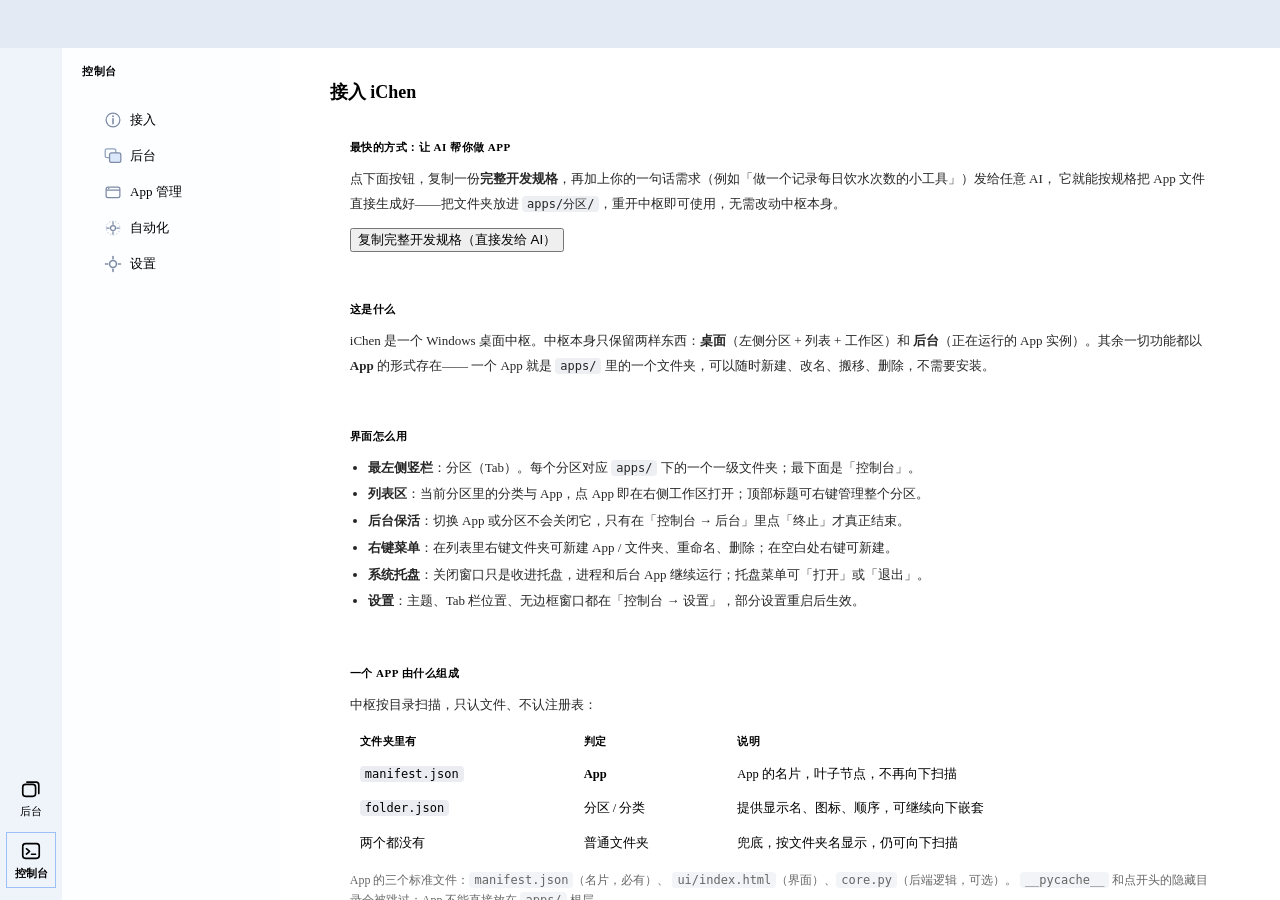
==== system/desktop/index.html @ 234de1c7 "v3.1.2: miniapp 打包分享 · 后台入 Tab 栏 · 批量终止 · App 数据目录规范 - miniapp 导入导出：manifest requires 声明依赖，.miniapp " ====
<!DOCTYPE html>
<html lang="zh-CN">
<head>
    <meta charset="UTF-8">
    <meta name="viewport" content="width=device-width, initial-scale=1.0">
    <title>iChen</title>
    <!-- 页面样式与页面同目录（与旧版一致，保证 file:// 下可靠加载）：
         tokens/components 为 shared/common/css 的运行副本（以 shared/common/css 为唯一来源） -->
    <link rel="stylesheet" href="css/tokens.css">
    <link rel="stylesheet" href="css/components.css">
    <link rel="stylesheet" href="css/shell.css">
</head>
<body>

    <!-- 自绘标题栏（仅 python -m system.main --frameless 时显示；否则用 pywebview 原生） -->
    <div class="titlebar" id="titlebar" hidden>
        <!-- pywebview-drag-region：pywebview 原生拖动区（仅此条可拖动，easy_drag=False） -->
        <div class="titlebar-drag pywebview-drag-region" id="titlebar-drag">
            <span class="titlebar-title">iChen</span>
        </div>
        <div class="titlebar-actions">
            <button class="titlebar-btn" id="tb-min" title="最小化">
                <svg viewBox="0 0 24 24" width="16" height="16"><line x1="6" y1="12" x2="18" y2="12" stroke="currentColor" stroke-width="2" stroke-linecap="round"/></svg>
            </button>
            <button class="titlebar-btn" id="tb-max" title="最大化">
                <!-- 最大化态图标（默认显示） -->
                <svg class="tb-icon-max" viewBox="0 0 24 24" width="16" height="16"><rect x="6" y="6" width="12" height="12" rx="2" fill="none" stroke="currentColor" stroke-width="2"/></svg>
                <!-- 还原态图标（最大化后显示） -->
                <svg class="tb-icon-restore" viewBox="0 0 24 24" width="16" height="16" hidden>
                    <rect x="8" y="8" width="11" height="11" rx="2" fill="none" stroke="currentColor" stroke-width="2"/>
                    <path d="M5 15V6a1 1 0 0 1 1-1h9" fill="none" stroke="currentColor" stroke-width="2" stroke-linecap="round"/>
                </svg>
            </button>
            <button class="titlebar-btn titlebar-close" id="tb-close" title="关闭">
                <svg viewBox="0 0 24 24" width="16" height="16"><line x1="7" y1="7" x2="17" y2="17" stroke="currentColor" stroke-width="2" stroke-linecap="round"/><line x1="17" y1="7" x2="7" y2="17" stroke="currentColor" stroke-width="2" stroke-linecap="round"/></svg>
            </button>
        </div>
    </div>

    <!-- ==================== 主壳（App 桌面；启动即进入，无待机层） ==================== -->
    <div class="shell" id="shell">

        <!-- 顶部状态栏（玻璃；v0.9 定稿：不放东西、不承担导航，仅作为视觉锚。
             v3.1.1 起后台入口移入 Tab 栏，此栏留空备用） -->
        <header class="topbar" id="topbar"></header>

        <div class="shell-row" id="shell-row">

            <!-- 左侧竖长条 Tab 栏（玻璃）：动态主体（apps 一级分区）+ 固定 后台 / 控制台 -->
            <nav class="tabbar" id="tabbar">
                <div id="zone-tabs"></div>
                <div class="spacer"></div>
                <button class="tab" data-zone="background" id="btn-pane-toggle" title="后台">
                    <svg viewBox="0 0 24 24" width="22" height="22" style="display:block;">
                        <rect x="3" y="7" width="14" height="13" rx="3" fill="none" stroke="currentColor" stroke-width="1.8"></rect>
                        <path d="M7.5 4.5 h10 a3 3 0 0 1 3 3 v9.5" fill="none" stroke="currentColor" stroke-width="1.8" stroke-linecap="round"></path>
                    </svg>
                    <span>后台</span>
                </button>
                <button class="tab" data-zone="console" id="tab-console" title="控制台">
                    <svg viewBox="0 0 24 24" width="22" height="22">
                        <rect x="3" y="4" width="18" height="16" rx="3" fill="none" stroke="currentColor" stroke-width="1.8"></rect>
                        <polyline points="7 9.5 10.5 12.5 7 15.5" fill="none" stroke="currentColor" stroke-width="1.7" stroke-linecap="round" stroke-linejoin="round"></polyline>
                        <line x1="12.5" y1="15.5" x2="17" y2="15.5" stroke="currentColor" stroke-width="1.7" stroke-linecap="round"></line>
                    </svg>
                    <span>控制台</span>
                </button>
            </nav>

            <!-- 列表区（约 1/4 宽，可折叠；刷新/折叠按钮在顶部状态栏） -->
            <aside class="listpane" id="list-pane">
                <div class="listpane-head">
                    <span class="listpane-title" id="listpane-title">—</span>
                </div>
                <div class="listpane-body">
                    <div class="tree" id="app-tree"></div>
                </div>
                <div class="listpane-empty" id="tree-empty" hidden>
                    此空间暂无 App。<br>将含 manifest.json 的文件夹放进 apps/ 即会出现；无预置内容。
                </div>
            </aside>

            <!-- 舞台：程序实例（iframe 动态挂载、保活）+ 面板 -->
            <main class="stage" id="stage">
                <div class="stage-placeholder" id="stage-placeholder" hidden></div>

                <!-- 设置页（设置主体内容，框架自绘） -->
                <div class="settings-view" id="settings-view" hidden>
                    <div class="settings-wrap">
                        <h2>设置</h2>

                        <div class="settings-section">
                            <div class="settings-section-title">关于与状态</div>
                            <div class="settings-row">
                                <span class="settings-label">版本</span>
                                <span class="settings-value" id="settings-version">—</span>
                            </div>
                            <div class="settings-row">
                                <span class="settings-label">App 总数</span>
                                <span class="settings-value" id="settings-app-count">—</span>
                            </div>
                        </div>

                        <div class="settings-section">
                            <div class="settings-section-title">外观</div>
                            <div class="settings-label">主题模式</div>
                            <div class="theme-options" id="theme-options">
                                <button class="theme-option" data-theme-option="light">浅色</button>
                                <button class="theme-option" data-theme-option="dark">深色</button>
                                <button class="theme-option" data-theme-option="system">跟随系统</button>
                            </div>
                            <div class="settings-label" style="margin-top:14px;">Tab 栏位置</div>
                            <div class="theme-options" id="tabbar-options">
                                <button class="theme-option" data-tabbar-option="left">左侧</button>
                                <button class="theme-option" data-tabbar-option="bottom">底部</button>
                            </div>
                            <div class="settings-row" style="margin-top:14px;border:0;">
                                <span class="settings-label">
                                    无边框窗口
                                    <span class="settings-hint">自绘标题栏（拖动 / 最小化 / 最大化），重启后生效</span>
                                </span>
                                <button class="toggle-btn" id="frameless-switch" role="switch"
                                        aria-checked="false" aria-label="无边框窗口">
                                    <span class="toggle-knob"></span>
                                </button>
                            </div>
                            <div class="settings-row frameless-restart-row" id="frameless-restart-row" hidden>
                                <span class="settings-hint">设置已保存，需重启应用生效</span>
                                <button class="btn" id="frameless-restart-btn">立即重启</button>
                            </div>
                        </div>

                        <div class="settings-section">
                            <div class="settings-section-title">最近通知</div>
                            <div class="settings-row" style="border:0;">
                                <button class="btn" id="btn-notify-clear">清空通知</button>
                            </div>
                            <div id="notify-list">
                                <div class="app-manage-empty">本次运行还没有通知</div>
                            </div>
                        </div>

                        <div class="settings-section">
                            <div class="settings-section-title">应用</div>
                            <button class="btn btn-danger settings-action" id="settings-quit">退出应用</button>
                        </div>
                    </div>
                </div>

                <!-- 接入面板（控制台 → 接入）：完整使用与开发指南内嵌于此 -->
                <div class="welcome-view" id="welcome-view" hidden>
                    <div class="settings-wrap welcome-wrap">
                        <h2>接入 iChen</h2>

                        <div class="settings-section welcome-hero">
                            <div class="settings-section-title">最快的方式：让 AI 帮你做 App</div>
                            <div class="welcome-text">
                                点下面按钮，复制一份<b>完整开发规格</b>，再加上你的一句话需求（例如「做一个记录每日饮水次数的小工具」）发给任意 AI，
                                它就能按规格把 App 文件直接生成好——把文件夹放进 <code>apps/分区/</code>，重开中枢即可使用，无需改动中枢本身。
                            </div>
                            <div class="welcome-doc-actions">
                                <button class="btn btn-primary" id="welcome-copy-doc">复制完整开发规格（直接发给 AI）</button>
                            </div>
                        </div>

                        <div class="settings-section">
                            <div class="settings-section-title">这是什么</div>
                            <div class="welcome-text">
                                iChen 是一个 Windows 桌面中枢。中枢本身只保留两样东西：<b>桌面</b>（左侧分区 + 列表 + 工作区）和
                                <b>后台</b>（正在运行的 App 实例）。其余一切功能都以 <b>App</b> 的形式存在——
                                一个 App 就是 <code>apps/</code> 里的一个文件夹，可以随时新建、改名、搬移、删除，不需要安装。
                            </div>
                        </div>

                        <div class="settings-section">
                            <div class="settings-section-title">界面怎么用</div>
                            <ul class="welcome-list">
                                <li><b>最左侧竖栏</b>：分区（Tab）。每个分区对应 <code>apps/</code> 下的一个一级文件夹；最下面是「控制台」。</li>
                                <li><b>列表区</b>：当前分区里的分类与 App，点 App 即在右侧工作区打开；顶部标题可右键管理整个分区。</li>
                                <li><b>后台保活</b>：切换 App 或分区不会关闭它，只有在「控制台 → 后台」里点「终止」才真正结束。</li>
                                <li><b>右键菜单</b>：在列表里右键文件夹可新建 App / 文件夹、重命名、删除；在空白处右键可新建。</li>
                                <li><b>系统托盘</b>：关闭窗口只是收进托盘，进程和后台 App 继续运行；托盘菜单可「打开」或「退出」。</li>
                                <li><b>设置</b>：主题、Tab 栏位置、无边框窗口都在「控制台 → 设置」，部分设置重启后生效。</li>
                            </ul>
                        </div>

                        <div class="settings-section">
                            <div class="settings-section-title">一个 App 由什么组成</div>
                            <div class="welcome-text">
                                中枢按目录扫描，只认文件、不认注册表：
                            </div>
                            <table class="welcome-table">
                                <thead><tr><th>文件夹里有</th><th>判定</th><th>说明</th></tr></thead>
                                <tbody>
                                    <tr><td><code>manifest.json</code></td><td><b>App</b></td><td>App 的名片，叶子节点，不再向下扫描</td></tr>
                                    <tr><td><code>folder.json</code></td><td>分区 / 分类</td><td>提供显示名、图标、顺序，可继续向下嵌套</td></tr>
                                    <tr><td>两个都没有</td><td>普通文件夹</td><td>兜底，按文件夹名显示，仍可向下扫描</td></tr>
                                </tbody>
                            </table>
                            <div class="welcome-note">
                                App 的三个标准文件：<code>manifest.json</code>（名片，必有）、
                                <code>ui/index.html</code>（界面）、<code>core.py</code>（后端逻辑，可选）。
                                <code>__pycache__</code> 和点开头的隐藏目录会被跳过；App 不能直接放在 <code>apps/</code> 根层。
                            </div>
                        </div>

                        <div class="settings-section">
                            <div class="settings-section-title">App 的三种类型</div>
                            <div class="welcome-types">
                                <div class="type-chip"><b>逻辑型</b>有界面 + <code>core.py</code>。界面发消息，中枢在本地进程调用 <code>run()</code>。最常用。</div>
                                <div class="type-chip"><b>纯界面型</b>只有 <code>ui/index.html</code>，无后端。适合小工具、静态页面、小游戏。</div>
                                <div class="type-chip"><b>URL 型</b><code>type:"url"</code>。界面就是一个网址，嵌在中枢内，或用系统浏览器打开。</div>
                            </div>
                        </div>

                        <div class="settings-section">
                            <div class="settings-section-title">manifest.json 字段（App 名片）</div>
                            <table class="welcome-table welcome-table-fields">
                                <thead><tr><th>字段</th><th>必填</th><th>说明</th></tr></thead>
                                <tbody>
                                    <tr><td><code>name</code></td><td>是</td><td>显示名，可中文</td></tr>
                                    <tr><td><code>id</code></td><td>是</td><td>全局唯一标识，英文小写 + 点（如 <code>demo.hello</code>），通信 / 日志都用它，勿含中文</td></tr>
                                    <tr><td><code>version</code></td><td>否</td><td>版本号，建议 <code>x.y.z</code></td></tr>
                                    <tr><td><code>description</code></td><td>否</td><td>一句话说明，显示在列表里</td></tr>
                                    <tr><td><code>icon</code></td><td>否</td><td>图标路径（相对 App 目录），建议 SVG；缺省用默认图标</td></tr>
                                    <tr><td><code>order</code></td><td>否</td><td>同层排序，小的在前；缺省按名称排</td></tr>
                                    <tr><td><code>ui</code></td><td>否</td><td>界面路径，默认 <code>ui/index.html</code>，必须在 App 目录内</td></tr>
                                    <tr><td><code>entry</code></td><td>否</td><td>逻辑入口，默认 <code>core.py</code>，必须在 App 目录内</td></tr>
                                    <tr><td><code>type</code></td><td>否</td><td><code>logic</code> / <code>ui</code> / <code>url</code></td></tr>
                                    <tr><td><code>url</code>、<code>container</code></td><td>URL 型</td><td>网址；<code>container</code> 为 <code>iframe</code>（默认）或 <code>external</code>（系统浏览器）</td></tr>
                                </tbody>
                            </table>
                            <div class="welcome-note">
                                分区 / 分类的 <code>folder.json</code> 更简单：<code>name</code> / <code>icon</code> / <code>order</code> / <code>description</code>，
                                均可选；不写也会以文件夹名正常显示。
                            </div>
                        </div>

                        <div class="settings-section">
                            <div class="settings-section-title">界面如何调用后端（桥协议）</div>
                            <ul class="welcome-list">
                                <li>App 界面运行在独立 iframe 里，加载后中枢先注入共享样式并发握手消息 <code>{"type":"ichen:bridge"}</code>，收到即表示已接入。</li>
                                <li>界面发 <code>window.parent.postMessage({app, action, payload}, "*")</code>，<code>app</code> 必须等于本 App 的 <code>id</code>。</li>
                                <li>中枢调用 <code>core.py</code> 的 <code>run({"action":..., "payload":...})</code>，并把返回 dict 作为同构消息回执给界面。</li>
                                <li>主题切换时收到 <code>{"type":"ichen:theme", theme}</code>，需设置 <code>document.documentElement.dataset.theme</code>。</li>
                                <li>界面必须自包含：浏览器直接打开（独立模式）也要能用内置演示数据渲染。</li>
                            </ul>
                        </div>

                        <div class="settings-section">
                            <div class="settings-section-title">core.py 与后台资源</div>
                            <ul class="welcome-list">
                                <li>入口签名固定：<code>def run(params: dict) -&gt; dict</code>，成功返回带 <code>ok: true</code> 的 dict，失败返回 <code>{"ok": false, "error": "..."}</code>。</li>
                                <li>模块按 <code>id</code> 缓存，模块级状态在多次调用间存活；文件改动后下次调用自动热重载。</li>
                                <li>在后台开了线程 / 端口 / 长连接时，实现可选的 <code>teardown()</code>：实例被终止或中枢退出时框架先调用它释放资源。</li>
                                <li><code>run()</code> 同步执行、当前无超时，避免长阻塞。</li>
                            </ul>
                        </div>

                        <div class="settings-section">
                            <div class="settings-section-title">选择本地文件 / 目录（文件通道）</div>
                            <div class="welcome-text">
                                iframe 里读不到本地路径。需要打开文件、选择目录或另存为时，向中枢发
                                <code>{"type":"ichen:pick-file", app, requestId, mode, multiple, filter}</code>
                                （<code>mode</code>：<code>open</code> / <code>folder</code> / <code>save</code>；
                                <code>filter</code>：<code>image</code> / <code>json</code> / <code>all</code>），
                                系统对话框选出的绝对路径通过 <code>ichen:pick-file-result</code> 定向回执，再交给 <code>core.py</code> 真实读写。
                                用户取消不是错误；独立模式下该通道不可用，应提示「请在中枢内打开」，不得伪造成功。
                            </div>
                        </div>

                        <div class="settings-section">
                            <div class="settings-section-title">数据与安全红线</div>
                            <ul class="welcome-list">
                                <li>自身数据写中枢 <code>data/appdata/&lt;app_id&gt;/</code>（core 里读注入的 <code>APP_DATA_DIR</code>），或用户经文件通道选定的位置；不写系统目录、不访问其他 App。</li>
                                <li><code>entry</code> / <code>ui</code> / <code>icon</code> 只能是 App 目录内的相对路径，绝对路径与 <code>..</code> 一律拒绝。</li>
                                <li>图标只用 SVG 文件，不用 emoji 当图标；界面不依赖外网资源。</li>
                                <li>不在独立模式或未连接服务时伪造结果，要给明确提示。</li>
                            </ul>
                        </div>

                        <div class="settings-section">
                            <div class="settings-section-title">从零到能用（5 步）</div>
                            <ol class="welcome-list welcome-steps">
                                <li>在某个分区下新建 App 文件夹（或在列表空白处右键 → 新建 App，由向导生成骨架）。</li>
                                <li>放入 <code>manifest.json</code>（写好 name 与唯一 id）与 <code>icon.svg</code>。</li>
                                <li>写 <code>ui/index.html</code>：先保证浏览器直接打开能渲染，再接入桥消息。</li>
                                <li>需要后端就加 <code>core.py</code>，按 <code>action</code> 分发、返回 dict；有后台资源就实现 <code>teardown()</code>。</li>
                                <li>重开中枢：列表里出现 App，点击打开联调；「控制台 → 后台」可查看与终止实例。</li>
                            </ol>
                        </div>

                        <details class="settings-section welcome-doc-details">
                            <summary>查看完整开发规格原文（就是上面按钮复制的内容）</summary>
                            <pre class="welcome-doc-pre" id="welcome-doc-view"></pre>
                        </details>
                    </div>

                </div>

                <!-- 后台面板（控制台 → 后台）：运行中的程序实例 = 手机后台式任务卡 -->
                <div class="processes-view" id="processes-view" hidden>
                    <div class="settings-wrap">
                        <div class="panel-head">
                            <h2>后台</h2>
                            <div class="panel-actions">
                                <button class="btn" id="btn-programs-select-all">全选</button>
                                <button class="btn btn-danger" id="btn-programs-kill-selected" disabled>终止选中</button>
                            </div>
                        </div>
                        <div class="program-cards" id="program-cards"></div>
                        <div class="app-manage-empty" id="programs-empty">
                            当前没有正在运行的后台程序。打开一个 App 即会出现在这里；切换主体/程序不会关闭它，只有"终止"才会结束。
                        </div>
                    </div>
                </div>

                <!-- App 管理面板（控制台 → App 管理）：分区 / 分类 / App 的增删改 -->
                <div class="appmgmt-view" id="appmgmt-view" hidden>
                    <div class="settings-wrap">
                        <div class="panel-head">
                            <h2>App 管理</h2>
                            <div class="panel-actions">
                                <button class="btn" id="btn-new">新建 ▾</button>
                            </div>
                        </div>
                        <div id="app-manage-list">
                            <div class="app-manage-empty">扫描中…</div>
                        </div>
                    </div>
                </div>

                <!-- 自动化面板（控制台 → 自动化）：规则触发器 → 自动执行动作 -->
                <div class="automation-view" id="automation-view" hidden>
                    <div class="settings-wrap">
                        <div class="panel-head">
                            <h2>自动化</h2>
                            <div class="panel-actions">
                                <button class="btn" id="btn-automation-new">新建规则</button>
                            </div>
                        </div>
                        <div id="automation-list">
                            <div class="app-manage-empty">加载中…</div>
                        </div>
                    </div>
                </div>
            </main>
        </div>
    </div>

    <script src="js/bridge.js"></script>
    <script src="js/ui.js"></script>
    <script src="js/notify.js"></script>
    <script src="js/titlebar.js"></script>
    <script src="js/welcome-doc.js"></script>
    <script src="js/shell.js"></script>
    <script src="js/tree.js"></script>
    <script src="js/appframe.js"></script>
    <script src="js/programs.js"></script>
    <script src="js/appmgmt.js"></script>
    <script src="js/automation.js"></script>
    <script src="js/settings.js"></script>
    <script src="js/app.js"></script>
</body>
</html>
---- system/desktop/css/shell.css ----
/* ============================================================
   iChen 前端 - 新壳布局样式（v0.9 定稿：App 桌面）
   - 顶部状态栏（玻璃，不导航）+ 左侧竖 Tab 栏（工作区/空间/设置）
   - 列表区约 1/4 宽（可折叠，目录树）+ 舞台（iframe 全权交给 App）
   - 视觉语言沿用原版（git HEAD）：玻璃模糊/渐变/圆角/inset 薄高光/柔和阴影，
     令牌来自 css/tokens.css（shared/css 的运行副本）
   ============================================================ */

html, body { height: 100%; }
body {
    margin: 0;
    overflow: hidden;
    font-family: var(--font-family);
    color: var(--color-text);
    background: var(--color-bg);
}

/* ---------- 主壳 ---------- */
.shell {
    position: fixed; inset: 0; z-index: 10;
    display: flex; flex-direction: column;
    /* 沿用原工作区背景：中间基准色、向两边渐变近白，无分层 */
    background: linear-gradient(90deg, var(--color-bg) 0%, var(--ws-bg) 50%, var(--color-bg) 100%);

    /* 三层底色（用户：从深到浅 = 状态栏 > Tab 栏 > 列表） */
    --layer-state: #e4eaf4;                    /* 状态栏：最深 */
    --layer-tab: rgba(237, 242, 250, 0.85);    /* Tab 栏：中（有可见底色） */
    --layer-list: rgba(253, 254, 255, 0.72);   /* 列表：最浅（近白） */
}
.shell.hidden { display: none; }

/* 深色模式下的三层底色（暗→亮顺序不变） */
@media (prefers-color-scheme: dark) {
    .shell { --layer-state: #161a26; --layer-tab: #1e2534; --layer-list: #262e40; }
}
:root[data-theme="dark"] .shell { --layer-state: #161a26; --layer-tab: #1e2534; --layer-list: #262e40; }
:root[data-theme="light"] .shell { --layer-state: #e4eaf4; --layer-tab: rgba(237, 242, 250, 0.85); --layer-list: rgba(253, 254, 255, 0.72); }

/* ----- 顶部状态栏（玻璃，v0.9：不放东西、不承担导航） -----
   三层玻璃：状态栏最浅（浅蓝玻璃）→ Tab 栏中间（半透白）→ 列表区最实（近白）
   层次靠 backgrounds / blur / 阴影强度区分，不再一片相同 */
.topbar {
    flex: 0 0 48px;
    height: 48px;
    display: flex; align-items: center; justify-content: flex-start;
    padding-left: 9px; /* 左侧按钮中心对齐 Tab 栏中心（50/2=25） */
    gap: 10px;
    background: var(--layer-state);
    -webkit-backdrop-filter: blur(var(--glass-bar-blur)); backdrop-filter: blur(var(--glass-bar-blur));
    border-bottom: 1px solid var(--glass-border);
    box-shadow: inset 0 1px 0 var(--glass-highlight), var(--shadow-sm);
    z-index: 20;
    user-select: none;
}

/* ----- 主体行：Tab 栏 + 列表区 + 舞台 ----- */
.shell-row { flex: 1; display: flex; min-height: 0; }

/* ----- 左侧竖长条 Tab 栏（玻璃竖条） ----- */
.tabbar {
    flex: 0 0 50px;
    position: relative;
    z-index: 2; /* 高于列表区：折叠时列表滑到 Tab 栏“后面” */
    display: flex; flex-direction: column; align-items: stretch; gap: 6px;
    padding: 12px 6px;
    background: var(--layer-tab);
    -webkit-backdrop-filter: blur(var(--glass-blur)); backdrop-filter: blur(var(--glass-blur));
    border-right: 1px solid var(--glass-border);
    box-shadow: inset 0 1px 0 var(--glass-highlight), 1px 0 12px rgba(15, 23, 42, 0.04); /* 玻璃高光 + 右侧分离影 */
}
.tabbar .tab {
    display: flex; flex-direction: column; align-items: center; justify-content: center; gap: 5px;
    box-sizing: border-box;
    width: 100%;             /* 左模式：撑满 Tab 栏宽度（短名也不缩） */
    height: 56px; /* 固定高度：图标/文字差异不影响尺寸 */
    min-width: 0;
    flex: 0 0 auto;
    overflow: hidden; /* 名称再长也不撑破/改变 Tab 尺寸 */
    padding: 6px 4px;
    /* 硬质玻璃片：默认态**透明**（与列表树行一致——非焦点不做浅色突出，
       否则白片浮在蓝灰底上偏浅、突兀）；hover / active 才浮出玻璃片 */
    border: 1px solid transparent;
    border-radius: var(--radius-sm);
    background: transparent;
    color: var(--color-text-muted);
    cursor: pointer;
    font-size: 11px;
    line-height: 1.1;
    font-family: inherit;
    box-shadow: none;
    transition: background var(--transition-fast), color var(--transition-fast),
                border-color var(--transition-fast), box-shadow var(--transition-fast),
                transform var(--transition-fast);
}
.tabbar .tab:hover {
    background: var(--color-bg-hover);
    border-color: var(--glass-border);
    color: var(--color-text);
    box-shadow: inset 0 1px 0 var(--glass-highlight), var(--shadow-xs);
}
.tabbar .tab:active { transform: scale(0.97); }
.tabbar .tab.active {
    background: var(--accent-light);
    border-color: rgba(59, 130, 246, 0.45);
    color: var(--accent);
    font-weight: 600;
    /* 激活态也走硬边：蓝色硬描边 + 硬影，去掉环境辉光（液态感来源） */
    box-shadow: inset 0 1px 0 var(--glass-highlight), var(--shadow-xs);
}
.tabbar .tab svg { display: block; width: 22px; height: 22px; min-width: 22px; min-height: 22px; max-width: 22px; max-height: 22px; flex: 0 0 22px; }
.tabbar .tab img.tab-icon {
    width: 22px; height: 22px; min-width: 22px; min-height: 22px; max-width: 22px; max-height: 22px;
    flex: 0 0 22px; border-radius: 6px; display: block; object-fit: contain;
}
/* 名称：单行、宽度固定（约 3 字），保证各 Tab（含图标）尺寸一致 */
.tabbar .tab span {
    display: block;
    width: 100%;
    max-width: 34px;
    white-space: nowrap;
    overflow: hidden;
    text-overflow: ellipsis;
    text-align: center;
}
.tabbar .spacer { flex: 1; }

/* 分区 Tab 容器：左模式下竖排、子按钮拉伸同宽（短名称不缩、hover 阴影范围一致） */
#zone-tabs {
    display: flex; flex-direction: column; align-items: stretch; gap: 6px;
    min-height: 0; overflow-y: auto; overflow-x: hidden;
}

/* ----- 列表区（1/4 宽近白玻璃，可折叠；沿用原下拉面板语言） ----- */
.listpane {
    flex: 0 0 clamp(170px, 17vw, 230px); /* 约原宽度 2/3 */
    position: relative;
    z-index: 1; /* 低于 Tab 栏：滑出时钻到 Tab 栏后面 */
    display: flex; flex-direction: column; min-height: 0;
    background: var(--layer-list); /* 三层中最浅（近白玻璃） */
    -webkit-backdrop-filter: blur(20px); backdrop-filter: blur(20px);
    border-right: 1px solid var(--glass-border);
    box-shadow: inset 0 1px 0 var(--glass-highlight), 2px 0 16px rgba(15, 23, 42, 0.05); /* 分离影：浮于内容区之上 */
    /* 折叠：宽度恒定（内部内容不被压缩、不跳动），只做平移滑出 + margin 让位 */
    transition: transform 0.32s cubic-bezier(0.22, 1, 0.36, 1),
                margin-left 0.32s cubic-bezier(0.22, 1, 0.36, 1),
                opacity 0.26s ease,
                border-right-color 0.28s ease,
                box-shadow 0.28s ease;
}
/* 折叠：整体向左平移滑出（抽屉式，滑入 Tab 栏后方并淡出）；margin-left 负值让位给内容区 */
.shell-row.collapsed .listpane {
    transform: translateX(-100%);
    margin-left: calc(-1 * clamp(170px, 17vw, 230px));
    opacity: 0;
    pointer-events: none;
    border-right-color: transparent;
    box-shadow: none;
}
.listpane-head {
    display: flex; align-items: center; gap: 4px;
    padding: 12px 10px 10px;
    /* v3.1.2：去掉标题下的横线——App 列表自带的分隔线会和它打架，对不齐 */
}
.listpane-title {
    flex: 1;
    font-size: 11px; font-weight: 600; letter-spacing: 0.5px;
    text-transform: uppercase;
    color: var(--color-text-muted);
    padding: 4px 10px;
    user-select: none;
    /* 纯标题展示：不再承担右键入口（分区操作已移到 Tab 栏图标右键），无 hover 高亮 */
}
.listpane-body { flex: 1; overflow-y: auto; padding: 8px; min-height: 0; }
.listpane-empty {
    padding: 18px 16px; font-size: 12px; line-height: 1.9;
    color: var(--color-text-muted);
    border-top: 1px solid var(--color-border-soft);
}

/* 图标按钮（SVG 专用，玻璃高光圆钮，沿用原 icon-btn） */
.iconbtn {
    display: inline-flex; align-items: center; justify-content: center;
    width: 32px; height: 32px; padding: 0;
    border: 0; border-radius: var(--radius-full);
    background: transparent;
    color: var(--color-text-secondary);
    cursor: pointer;
    box-shadow: inset 0 1px 0 var(--glass-highlight);
    transition: background var(--transition-fast), color var(--transition-fast), transform var(--transition-fast);
}
.iconbtn:hover { background: var(--color-bg-hover); color: var(--color-text); }
.iconbtn:active { transform: scale(0.92); }
.iconbtn svg { display: block; }

/* ----- 目录树 ----- */
.tree { font-size: 13px; user-select: none; padding: 2px; }
.trow {
    display: flex; align-items: center; gap: 7px;
    padding: 7px 10px;
    margin-bottom: 2px;
    border-radius: var(--radius-sm);
    cursor: pointer;
    color: var(--color-text-secondary);
    white-space: nowrap;
    transition: all var(--transition-fast);
}
.trow:hover { background: var(--color-bg-hover); color: var(--color-text); transform: translateX(2px); }
/* 右键菜单存续期间，被右键的行保持与 hover 同款高亮（ui.js showContextMenu 的 sourceEl）；
   与 :hover 独立——鼠标移到别的行上，两处高亮可以同时在 */
.trow.ctx-anchor { background: var(--color-bg-hover); color: var(--color-text); transform: translateX(2px); }
.trow.active { background: var(--bg-active); color: var(--accent); font-weight: 500; }
.trow .fold-arrow {
    flex: 0 0 14px;
    color: var(--color-text-muted);
    transition: transform var(--transition-fast);
    display: inline-flex;
}
.trow.open .fold-arrow { transform: rotate(90deg); }
.trow .spacer-arrow { flex: 0 0 14px; }
.trow img.trow-icon {
    width: 20px; height: 20px; flex: 0 0 20px;
    border-radius: 5px;
}
.trow .trow-name { flex: 1; overflow: hidden; text-overflow: ellipsis; }
.trow .trow-open { color: var(--color-text-faint); opacity: 0; display: inline-flex; transition: opacity var(--transition-fast); }
.trow:hover .trow-open { opacity: 1; }
.trow-children { padding-left: 18px; }
.tree-empty-note { color: var(--color-text-muted); font-size: 12px; padding: 4px 8px 8px; line-height: 1.8; }

/* ----- 舞台（App 内容区，全权交给 iframe） ----- */
.stage { flex: 1; position: relative; min-width: 0; background: transparent; }
.stage iframe {
    position: absolute; inset: 0; width: 100%; height: 100%;
    border: 0; background: var(--color-bg);
}
.stage-placeholder {
    position: absolute; inset: 0;
    display: flex; align-items: center; justify-content: center;
    color: var(--color-text-faint); font-size: 14px;
    user-select: none;
}
.settings-view { position: absolute; inset: 0; overflow-y: auto; padding: 32px 36px; }

/* ----- 设置页 ----- */
.settings-wrap { max-width: 640px; margin: 0 auto; }
.settings-view h2 { font-size: 18px; margin: 0 0 20px; color: var(--color-text); }
.settings-section {
    background: var(--bg-card);
    border: 1px solid var(--glass-border);
    border-radius: var(--radius-lg);
    padding: 18px 20px;
    margin-bottom: 14px;
    -webkit-backdrop-filter: blur(var(--glass-blur)); backdrop-filter: blur(var(--glass-blur));
    box-shadow: inset 0 0 0 1px var(--glass-highlight), var(--shadow-sm);
}
.settings-section-title {
    font-size: 11px; font-weight: 600; letter-spacing: 0.5px;
    text-transform: uppercase;
    color: var(--color-text-muted);
    margin: 0 0 12px;
}
.settings-row { display: flex; align-items: center; justify-content: space-between; padding: 8px 0; font-size: 13px; gap: 12px; }
.settings-row + .settings-row { border-top: 1px solid var(--color-border-soft); }
.settings-label { color: var(--color-text-secondary); }
.status-value.on { color: var(--success); }
.status-value.off { color: var(--danger); }
.theme-options { display: flex; gap: 8px; padding: 4px 0 10px; }
.theme-option {
    padding: 7px 18px;
    border: 1px solid var(--color-border-strong);
    border-radius: var(--radius-full);
    background: transparent;
    color: var(--color-text-secondary);
    font-size: 13px;
    cursor: pointer;
    font-family: inherit;
    transition: all var(--transition-fast);
}
.theme-option:hover { background: var(--color-bg-hover); }
.theme-option.active { background: var(--accent); border-color: var(--accent); color: #fff; }
.toggle-btn {
    position: relative; width: 42px; height: 22px; border-radius: var(--radius-full);
    border: 0; background: var(--color-bg-soft); cursor: pointer;
    transition: background var(--transition-fast);
}
.toggle-btn .toggle-knob {
    position: absolute; top: 2px; left: 2px; width: 18px; height: 18px;
    border-radius: 50%; background: #fff;
    box-shadow: var(--shadow-sm);
    transition: left var(--transition-fast);
}
.toggle-btn[aria-checked="true"] { background: var(--accent); }
.toggle-btn[aria-checked="true"] .toggle-knob { left: 22px; }
.settings-hint {
    display: block; margin-top: 2px;
    font-size: 12px; color: var(--color-text-tertiary, var(--color-text-secondary));
    font-weight: 400;
}
.frameless-restart-row { justify-content: flex-end; padding-top: 0; border: 0; }
.settings-action { margin-top: 6px; }
.app-manage-item {
    display: flex; align-items: center; gap: 10px;
    padding: 9px 6px;
    border-bottom: 1px solid var(--color-border-soft);
    font-size: 13px;
}
.app-manage-item img { width: 26px; height: 26px; border-radius: 6px; }
/* 右键菜单存续期间保持高亮（同 .trow.ctx-anchor） */
.app-manage-item.ctx-anchor { background: var(--color-bg-hover); border-radius: var(--radius-sm); }
.app-manage-item .ami-name { font-weight: 600; color: var(--color-text); flex: 0 0 auto; }
.app-manage-item .ami-desc { color: var(--color-text-muted); font-size: 12px; flex: 1; overflow: hidden; text-overflow: ellipsis; white-space: nowrap; }
.app-manage-empty { color: var(--color-text-faint); font-size: 12px; padding: 6px 0; }

/* 快捷键表 */
.shortcut-table { width: 100%; border-collapse: collapse; font-size: 13px; }
.shortcut-table td { padding: 7px 4px; border-bottom: 1px solid var(--color-border-soft); color: var(--color-text-secondary); }
.shortcut-table kbd {
    background: var(--color-bg-soft); border: 1px solid var(--color-border-strong);
    border-bottom-width: 2px;
    border-radius: 6px; padding: 1px 8px; font-size: 12px; font-family: inherit;
}

/* toast（沿用原组件） */
.toast {
    position: fixed; left: 50%; bottom: 28px; transform: translateX(-50%) translateY(10px);
    background: rgba(15, 23, 42, .9); color: #fff; font-size: 13px;
    padding: 9px 18px; border-radius: var(--radius-full); z-index: 100;
    opacity: 0; visibility: hidden; transition: all var(--transition-normal);
}
.toast.show { opacity: 1; visibility: visible; transform: translateX(-50%) translateY(0); }

/* 右键上下文菜单（App 行等）：与下拉浮层同材质的玻璃面板 */
.ctx-menu {
    position: fixed; z-index: 1000;
    width: max-content; max-width: none;
    background: var(--glass-panel-bg);
    backdrop-filter: blur(var(--glass-blur));
    -webkit-backdrop-filter: blur(var(--glass-blur));
    color: var(--color-text);
    border: 1px solid var(--glass-border); border-radius: var(--radius-md);
    box-shadow: var(--shadow-lg); padding: 4px; font-size: 13px;
}
.ctx-item {
    padding: 7px 12px; border-radius: var(--radius-sm); cursor: pointer;
    display: flex; align-items: center; gap: 8px; user-select: none;
    white-space: nowrap; overflow: visible; text-overflow: clip;
}
.ctx-label {
    flex: 0 0 auto;           /* 标签永不压缩 */
    white-space: nowrap;
    overflow: visible;
    text-overflow: clip;
}
.ctx-item:hover { background: var(--bg-active); }
.ctx-has-sub::after { content: '›'; margin-left: auto; opacity: .5; font-size: 15px; line-height: 1; flex: 0 0 auto; }
.ctx-danger { color: var(--danger); }
.ctx-danger:hover { background: var(--danger); color: #fff; }

/* 界面内对话框（alert / confirm / prompt）：玻璃材质，与右键菜单一致 */
.dlg-overlay {
    position: fixed; inset: 0; z-index: 2000;
    background: rgba(15, 23, 42, .28);
    backdrop-filter: blur(2px);
    -webkit-backdrop-filter: blur(2px);
    display: flex; align-items: center; justify-content: center;
}
.dlg {
    min-width: 320px; max-width: 460px; width: calc(100% - 48px);
    box-sizing: border-box;
    background: var(--glass-panel-bg);
    backdrop-filter: blur(var(--glass-blur));
    -webkit-backdrop-filter: blur(var(--glass-blur));
    color: var(--color-text);
    border: 1px solid var(--glass-border); border-radius: var(--radius-lg);
    box-shadow: var(--shadow-cmd);
    padding: 20px 22px 16px;
    animation: dlg-pop .16s ease;
}
@keyframes dlg-pop {
    from { opacity: 0; transform: scale(.96) translateY(4px); }
    to   { opacity: 1; transform: none; }
}
.dlg-title { font-size: 15px; font-weight: 600; margin: 0 0 8px; }
.dlg-msg {
    font-size: 13px; color: var(--color-text-secondary);
    line-height: 1.6; white-space: pre-wrap; word-break: break-word;
}
.dlg-input {
    width: 100%; box-sizing: border-box; margin-top: 14px;
    padding: 9px 12px; font-size: 13px; font-family: inherit;
    border-radius: var(--radius-sm); border: 1px solid var(--color-border);
    background: var(--bg-input); color: var(--color-text); outline: none;
}
.dlg-input:focus { border-color: var(--focus-border); box-shadow: var(--shadow-input); }
.dlg-textarea {
    resize: vertical; min-height: 240px; max-height: 60vh;
    font-family: 'Cascadia Code', Consolas, 'Courier New', monospace;
    font-size: 12px; line-height: 1.5; white-space: pre; overflow: auto;
}
.dlg-actions { display: flex; justify-content: flex-end; gap: 8px; margin-top: 18px; }

/* 表单字段（自动化规则编辑等复用对话框） */
.dlg-field { margin-top: 14px; }
.dlg-field-label { font-size: 12px; color: var(--color-text-secondary); margin-bottom: 6px; }
.dlg-field .dlg-input { margin-top: 0; }
.dlg select.dlg-input { appearance: none; -webkit-appearance: none; cursor: pointer; }

/* ============================================================
   自动化面板（控制台 → 自动化）
   ============================================================ */
.automation-view { position: absolute; inset: 0; overflow-y: auto; padding: 32px 36px; z-index: 3; }
.auto-card {
    background: var(--glass-panel-bg);
    backdrop-filter: blur(var(--glass-blur));
    -webkit-backdrop-filter: blur(var(--glass-blur));
    border: 1px solid var(--glass-border); border-radius: var(--radius-md);
    padding: 14px 16px; margin-bottom: 12px;
    box-shadow: var(--shadow-sm);
}
.auto-card.auto-disabled { opacity: .6; }
.auto-card-head { display: flex; align-items: center; justify-content: space-between; gap: 12px; }
.auto-card-title { display: flex; align-items: center; gap: 10px; min-width: 0; }
.auto-name { font-size: 14px; font-weight: 600; color: var(--color-text); }
.auto-tag {
    font-size: 11px; padding: 2px 8px; border-radius: 999px; white-space: nowrap;
}
.auto-tag-on { background: rgba(34, 197, 94, .16); color: #16a34a; }
.auto-tag-off { background: rgba(148, 163, 184, .2); color: var(--color-text-secondary); }
.auto-card-actions { display: flex; align-items: center; gap: 8px; flex-shrink: 0; }
.auto-card-body { margin-top: 12px; }
.auto-row { display: flex; gap: 10px; font-size: 13px; line-height: 1.8; }
.auto-row-label { color: var(--color-text-secondary); width: 56px; flex-shrink: 0; }
.auto-row-val { color: var(--color-text); min-width: 0; word-break: break-all; }

/* 启用开关（iOS 风格） */
.auto-switch { position: relative; display: inline-block; width: 38px; height: 22px; }
.auto-switch input { opacity: 0; width: 0; height: 0; }
.auto-switch span {
    position: absolute; inset: 0; cursor: pointer;
    background: var(--color-border); border-radius: 999px; transition: .2s;
}
.auto-switch span::before {
    content: ''; position: absolute; height: 16px; width: 16px; left: 3px; top: 3px;
    background: #fff; border-radius: 50%; transition: .2s;
}
.auto-switch input:checked + span { background: #16a34a; }
.auto-switch input:checked + span::before { transform: translateX(16px); }

/* 玻璃下拉选择（自动化表单等，替代浏览器原生 select） */
.gsel { position: relative; }
.gsel-btn {
    display: flex; align-items: center; justify-content: space-between; gap: 8px;
    width: 100%; text-align: left; cursor: pointer;
}
.gsel-btn::after { content: '▾'; opacity: .5; font-size: 11px; flex-shrink: 0; }
.gsel-label { overflow: hidden; white-space: nowrap; text-overflow: ellipsis; }
.gsel-menu {
    position: fixed; z-index: 2100; /* 高于 .dlg-overlay(2000) */
    max-height: 240px; overflow-y: auto;
    background: var(--glass-panel-bg);
    backdrop-filter: blur(var(--glass-blur));
    -webkit-backdrop-filter: blur(var(--glass-blur));
    border: 1px solid var(--glass-border); border-radius: var(--radius-md);
    box-shadow: var(--shadow-lg); padding: 4px;
}
.gsel-item {
    padding: 7px 12px; border-radius: var(--radius-sm); cursor: pointer;
    font-size: 13px; white-space: nowrap;
}
.gsel-item:hover { background: var(--bg-active); }
.gsel-active { font-weight: 600; }
.gsel-empty { color: var(--color-text-secondary); cursor: default; }
.gsel-empty:hover { background: transparent; }


/* 按钮补全（components.css 提供 .btn/.btn-primary 主态） */
.btn-danger { background: var(--danger); color: #fff; }
.btn-danger:hover { filter: brightness(.95); }

/* ============================================================
   程序面板（控制台 → 程序）：运行中的程序实例 = 手机后台式任务卡
   ============================================================ */
.processes-view { position: absolute; inset: 0; overflow-y: auto; padding: 32px 36px; z-index: 3; }
.appmgmt-view { position: absolute; inset: 0; overflow-y: auto; padding: 32px 36px; z-index: 3; }
.panel-head { display: flex; align-items: center; justify-content: space-between; gap: 12px; margin-bottom: 16px; flex-wrap: wrap; }
.panel-head h2 { font-size: 18px; margin: 0; color: var(--color-text); }
.panel-actions { display: flex; gap: 8px; flex-wrap: wrap; }
.panel-actions .btn { padding: 6px 12px; font-size: 12px; }
.ami-tag {
    flex: 0 0 auto; font-size: 10px; line-height: 1;
    padding: 3px 7px; border-radius: var(--radius-full);
    background: var(--color-bg-soft); color: var(--color-text-muted);
}
.app-manage-folder { background: rgba(124, 138, 165, 0.07); border-radius: var(--radius-sm); }
.app-manage-folder .ami-name { color: var(--color-text); }
.app-manage-item .btn { padding: 4px 10px; font-size: 12px; }
.program-cards { display: grid; grid-template-columns: repeat(auto-fill, minmax(168px, 1fr)); gap: 12px; }
.program-card {
    display: flex; flex-direction: column; gap: 12px;
    background: var(--bg-card);
    border: 1px solid var(--glass-border);
    border-radius: var(--radius-lg);
    padding: 14px;
    box-shadow: inset 0 0 0 1px var(--glass-highlight), var(--shadow-sm);
    -webkit-backdrop-filter: blur(var(--glass-blur)); backdrop-filter: blur(var(--glass-blur));
    transition: transform var(--transition-fast), box-shadow var(--transition-fast);
}
.program-card:hover { transform: translateY(-2px); box-shadow: inset 0 0 0 1px var(--glass-highlight), var(--shadow-md); }
.program-card.active { border-color: var(--accent); box-shadow: 0 0 0 1px var(--accent), var(--shadow-md); }
.pc-head { display: flex; align-items: center; gap: 10px; min-width: 0; }
/* 批量终止勾选框：玻璃质感自绘（原生 checkbox 太小太突兀） */
.pc-check {
    -webkit-appearance: none; appearance: none;
    width: 16px; height: 16px; flex: 0 0 auto; margin: 0;
    border: 1px solid var(--glass-border);
    border-radius: 5px;
    background: var(--glass-panel-bg);
    -webkit-backdrop-filter: blur(var(--glass-blur)); backdrop-filter: blur(var(--glass-blur));
    box-shadow: inset 0 1px 0 var(--glass-highlight);
    cursor: pointer; position: relative;
    transition: background var(--transition-fast), border-color var(--transition-fast), box-shadow var(--transition-fast);
}
.pc-check:hover { border-color: var(--accent); }
.pc-check:checked {
    background: var(--accent);
    border-color: var(--accent);
    box-shadow: inset 0 1px 0 rgba(255, 255, 255, 0.35);
}
.pc-check:checked::after {
    content: '';
    position: absolute; left: 4.5px; top: 1.5px;
    width: 4px; height: 8px;
    border: solid #fff; border-width: 0 2px 2px 0;
    transform: rotate(45deg);
}
.pc-icon { width: 40px; height: 40px; flex: 0 0 40px; border-radius: 10px; }
.pc-meta { min-width: 0; }
.pc-name { font-size: 14px; font-weight: 600; overflow: hidden; text-overflow: ellipsis; white-space: nowrap; }
.pc-sub { font-size: 11px; color: var(--color-text-muted); margin-top: 2px; }
.pc-actions { display: flex; gap: 8px; }
.pc-actions .btn { flex: 1; padding: 6px 8px; font-size: 12px; }

/* 舞台层序：程序实例 iframe 在下，面板在上 */
.stage .app-frame {
    position: absolute; inset: 0; z-index: 1;
    width: 100%; height: 100%; border: 0; background: var(--color-bg);
}
.stage .settings-view, .stage .processes-view,
.stage .welcome-view, .stage .appmgmt-view,
.stage .automation-view { z-index: 3; }
.stage .stage-placeholder { z-index: 0; }

/* ============================================================
   过渡动画：页面 / 面板 / 列表 / 实例切换
   ============================================================ */
@keyframes ich-fade-in {
    from { opacity: 0; transform: translateY(8px); }
    to   { opacity: 1; transform: none; }
}
@keyframes ich-fade-in-soft {
    from { opacity: 0; }
    to   { opacity: 1; }
}
.fade-in { animation: ich-fade-in 0.26s cubic-bezier(0.22, 1, 0.36, 1) both; }
.stage .app-frame.fade-in { animation: ich-fade-in-soft 0.22s ease both; }
/* 设置 / 程序面板内的分块依次淡入，避免整体生硬 */
.settings-section, .program-card { animation: ich-fade-in 0.28s cubic-bezier(0.22, 1, 0.36, 1) both; }
.program-card:nth-child(2) { animation-delay: 0.03s; }
.program-card:nth-child(3) { animation-delay: 0.06s; }
.program-card:nth-child(4) { animation-delay: 0.09s; }
.program-card:nth-child(5) { animation-delay: 0.12s; }
.program-card:nth-child(n+6) { animation-delay: 0.15s; }

/* ============================================================
   自绘标题栏（仅 --frameless 模式显示；拖动走 pywebview 的 drag-region）
   ============================================================ */
.titlebar {
    display: flex;
    align-items: center;
    height: 32px;
    flex: 0 0 32px;
    background: var(--glass-topbar, rgba(255, 255, 255, 0.72));
    backdrop-filter: blur(18px);
    -webkit-backdrop-filter: blur(18px);
    user-select: none;
}

/* frameless：标题栏固定在窗口顶部，与下方 .shell（top:32px）严格对齐、无缝；
   不画底边分割线（由 topbar 自身的顶部高光承担层次），避免两条玻璃之间出现空缝。 */
html.frameless .titlebar {
    position: fixed; top: 0; left: 0; right: 0;
    z-index: 30;
}

.titlebar-drag {
    flex: 1 1 auto;
    height: 100%;
    display: flex;
    align-items: center;
    padding-left: 12px;
    cursor: default;
}

.titlebar-title {
    font-size: 12px;
    opacity: 0.7;
    letter-spacing: 0.4px;
}

.titlebar-actions {
    display: flex;
    height: 100%;
}

.titlebar-btn {
    width: 46px;
    height: 100%;
    display: flex;
    align-items: center;
    justify-content: center;
    border: 0;
    background: transparent;
    color: inherit;
    opacity: 0.75;
    cursor: pointer;
}

.titlebar-btn:hover { background: rgba(0, 0, 0, 0.08); opacity: 1; }
.titlebar-close:hover { background: #e5484d; color: #fff; }

/* frameless 时把标题栏计入布局：.shell 是 position:fixed; inset:0，
   只改 height 仍会盖住标题栏（top:0 生效、bottom 被 height 挤掉），
   必须把整体下移 32px 并恢复自动高度（top+bottom 共同决定）。 */
html.frameless .shell { top: 32px; height: auto; }

/* ============================================================
   Tab 栏位置：默认左侧；data-tabbar="bottom" 为**底部横向**
   - 控制台固定在最左，分区 Tab 居中
   - 选择持久化在 data/config/local_config.json
   ============================================================ */
/* 底部模式用**网格**（两列两行），不用 flex-wrap：
   wrap 的换行位置按假设主尺寸判定——列表收起时负 margin 让其占位变 0，
   100% 宽的 Tab 栏会被误判"放得进上排"而窜到顶部。网格里 Tab 栏钉死第二行，与列宽无关。 */
html[data-tabbar="bottom"] .shell-row {
    display: grid;
    grid-template-columns: clamp(170px, 17vw, 230px) minmax(0, 1fr);
    grid-template-rows: minmax(0, 1fr) 50px;
    transition: grid-template-columns 0.32s cubic-bezier(0.22, 1, 0.36, 1);
}
/* 收起列表：首列轨道收成 0（类加在 .shell-row 自身，直接改轨道） */
html[data-tabbar="bottom"] .shell-row.collapsed {
    grid-template-columns: 0 minmax(0, 1fr);
}

/* 上排：列表（列 1）+ 舞台（列 2）；Tab 栏跨两列钉在第二行 */
html[data-tabbar="bottom"] .listpane { grid-column: 1; grid-row: 1; min-width: 0; height: auto; }
html[data-tabbar="bottom"] .stage { grid-column: 2; grid-row: 1; min-width: 0; height: auto; }

html[data-tabbar="bottom"] .tabbar {
    grid-column: 1 / -1; grid-row: 2;
    width: auto; height: auto; min-height: 0;
    flex-direction: row;
    align-items: center;
    gap: 6px;
    padding: 5px 10px;     /* 上下留 5px：40px Tab + 10px = 50px 轨道，文字不再被裁 */
    box-sizing: border-box;
    border-right: 0;
    border-top: 1px solid var(--glass-border);
    box-shadow: inset 0 1px 0 var(--glass-highlight), 0 -1px 12px rgba(15, 23, 42, 0.04);
}

/* 底部模式收起列表：关掉左模式的平移/负 margin（网格下列宽已为 0），只做淡出 */
html[data-tabbar="bottom"] .shell-row.collapsed .listpane {
    transform: none;
    margin-left: 0;
    opacity: 0;
    overflow: hidden;
    pointer-events: none;
    border-right-color: transparent;
    box-shadow: none;
}

/* 控制台固定最左 */
html[data-tabbar="bottom"] #tab-console { order: 0; }

/* 分区 Tab：居中排列 */
html[data-tabbar="bottom"] #zone-tabs {
    order: 1;
    flex: 1 1 auto;
    flex-direction: row;
    justify-content: center;
    align-items: center;
    gap: 6px;
    min-width: 0;
    overflow: visible;
}

/* 底部模式不需要竖向的弹性垫片 */
html[data-tabbar="bottom"] .tabbar .spacer { display: none; }

/* Tab 本体：横向排列（图标在左、文字在右）；**所有按钮统一为三字宽度**
   （图标 22 + 间距 4 + 文字 38 + 左右内边距 16 = 80px）。
   注意不能沿用左模式的竖排：40px 高塞不下 22px 图标 + 间距 + 文字行，
   overflow:hidden 会把文字下半裁掉。两字/单字名称同样占 80px，hover 阴影一致。 */
html[data-tabbar="bottom"] .tabbar .tab {
    flex: 0 0 80px;
    width: 80px;
    height: 40px;
    flex-direction: row;
    padding: 4px 8px;
    gap: 4px;
}

/* 文字区 38px：3 个汉字（含 active 加粗）完整展示；4 字及以上由 JS 截成"前 2 字 + …" */
html[data-tabbar="bottom"] .tabbar .tab span {
    width: auto;
    max-width: 38px;
}

/* ============================================================
   接入说明面板（控制台 → 接入）
   ============================================================ */
.welcome-view { position: absolute; inset: 0; overflow-y: auto; padding: 32px 36px; }
.welcome-text { font-size: 13px; line-height: 1.9; opacity: 0.85; }
.welcome-list { margin: 6px 0 0 18px; padding: 0; font-size: 13px; line-height: 1.9; opacity: 0.85; }
.welcome-list li { margin: 2px 0; }
.welcome-note { margin-top: 10px; font-size: 12px; opacity: 0.6; line-height: 1.7; }
.welcome-view code,
.settings-view code {
    background: rgba(124, 138, 165, 0.16);
    padding: 1px 5px;
    border-radius: 4px;
    font-size: 12px;
}

/* 接入页内容更宽（文档 / 表格需要） */
.welcome-view .welcome-wrap { max-width: 900px; }
.welcome-view h2 { font-size: 18px; margin: 0 0 18px; color: var(--color-text); }
.welcome-view .welcome-text { color: var(--color-text-secondary); }
.welcome-view .welcome-text b,
.welcome-view .welcome-list b { color: var(--color-text); }
.welcome-list { color: var(--color-text-secondary); }
.welcome-hero { border-color: var(--accent); }
.welcome-doc-actions { margin-top: 12px; display: flex; gap: 8px; }

/* 字段 / 判定表 */
.welcome-table {
    width: 100%; border-collapse: collapse;
    font-size: 12.5px; margin-top: 8px;
}
.welcome-table th,
.welcome-table td {
    text-align: left; padding: 7px 10px;
    border-bottom: 1px solid var(--color-border-soft);
    vertical-align: top; line-height: 1.6;
}
.welcome-table th {
    font-size: 11px; font-weight: 600; letter-spacing: 0.4px;
    color: var(--color-text-muted);
}
.welcome-table td { color: var(--color-text-secondary); }
.welcome-table td b { color: var(--color-text); }
.welcome-table-fields td:first-child { white-space: nowrap; }
.welcome-table-fields td:nth-child(2) { white-space: nowrap; color: var(--color-text-muted); }

/* 三种 App 类型卡片 */
.welcome-types { display: flex; gap: 10px; flex-wrap: wrap; margin-top: 2px; }
.welcome-types .type-chip {
    flex: 1 1 220px; min-width: 200px;
    border: 1px solid var(--color-border-soft);
    border-radius: var(--radius-md);
    padding: 10px 12px;
    font-size: 12.5px; line-height: 1.7;
    color: var(--color-text-secondary);
}
.welcome-types .type-chip b { display: block; font-size: 13px; color: var(--color-text); margin-bottom: 2px; }

.welcome-steps { padding-left: 20px; }

/* 完整规格折叠预览 */
.welcome-doc-details > summary {
    cursor: pointer; font-size: 12px; font-weight: 600;
    color: var(--color-text-muted);
    list-style: revert;
}
.welcome-doc-details[open] > summary { margin-bottom: 10px; }
.welcome-doc-pre {
    margin: 0; padding: 14px 16px;
    max-height: 460px; overflow: auto;
    border-radius: var(--radius-md);
    border: 1px solid var(--color-border-soft);
    background: rgba(124, 138, 165, 0.1);
    font-family: ui-monospace, Consolas, "Courier New", monospace;
    font-size: 12px; line-height: 1.7;
    white-space: pre;
    color: var(--color-text-secondary);
}

/* ============================================================
   最近通知（控制台 → 设置）；按级别着色
   ============================================================ */
.notify-row .settings-value { text-align: left; flex: 1 1 auto; min-width: 0; }
.notify-warn .settings-value { color: #b7791f; }
.notify-error .settings-value { color: #e5484d; }
.notify-copy-btn {
    flex: 0 0 auto; padding: 3px 10px; font-size: 11px;
    border-radius: var(--radius-sm);
}

/* URL 型 App 嵌入失败（X-Frame-Options）时的舞台兜底 */
.url-blocked {
    position: absolute; inset: 0; z-index: 50;
    display: flex; flex-direction: column; align-items: center; justify-content: center;
    gap: 14px; padding: 32px; text-align: center;
    background: var(--glass-panel-bg);
    backdrop-filter: blur(var(--glass-blur));
    -webkit-backdrop-filter: blur(var(--glass-blur));
}
.url-blocked h3 { margin: 0; font-size: 16px; }
.url-blocked p { margin: 0; font-size: 13px; color: var(--color-text-secondary); line-height: 1.7; max-width: 480px; word-break: break-all; }
.url-blocked .url-blocked-actions { display: flex; gap: 10px; flex-wrap: wrap; justify-content: center; }

/* App 管理条目：操作按钮多，允许换行 */
.app-manage-item { flex-wrap: wrap; gap: 6px; }
.app-manage-item .ami-desc { flex: 1 1 120px; min-width: 0; overflow: hidden; text-overflow: ellipsis; white-space: nowrap; }
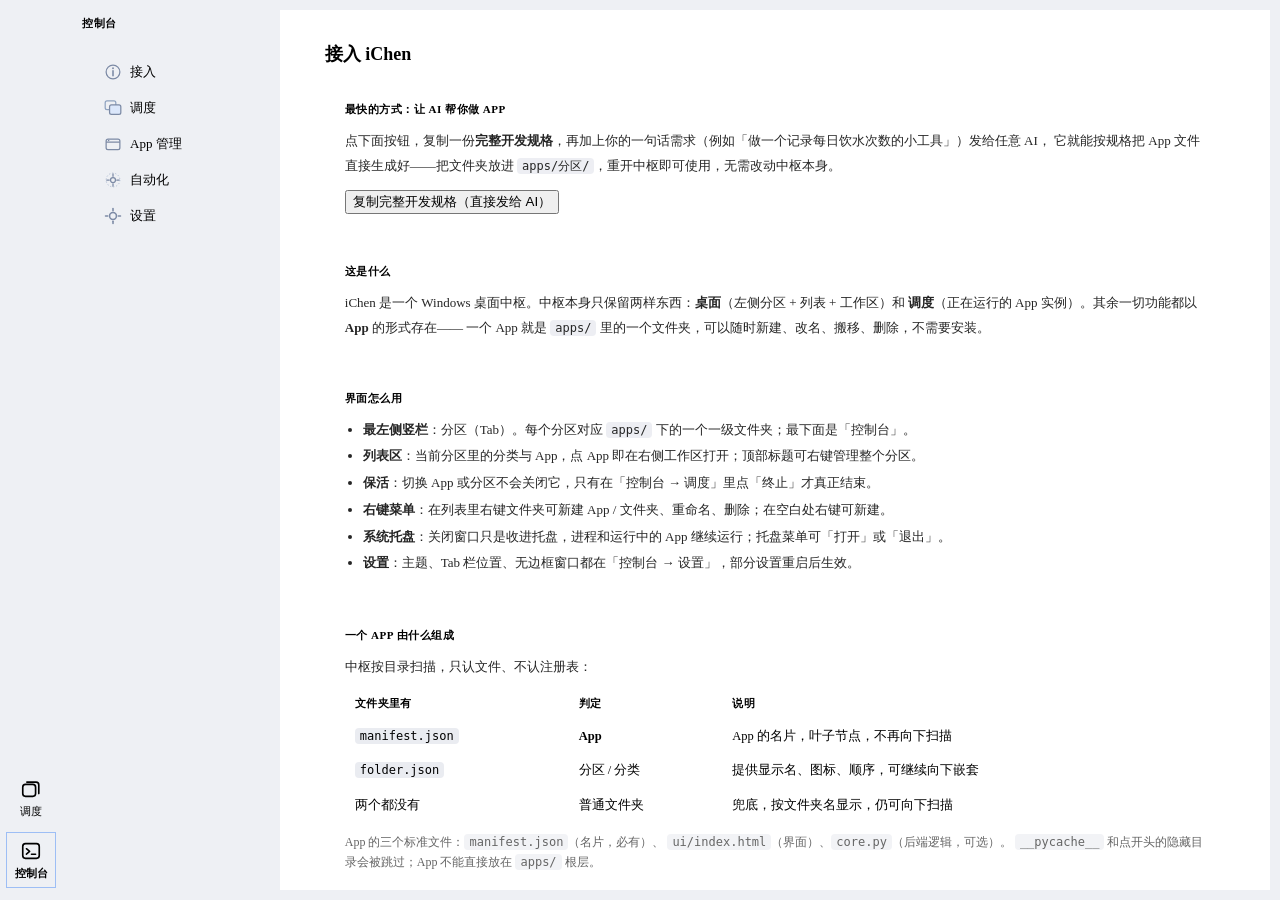
==== commit a0aab2f7: "v3.3.0: 接入页外置 · 通知接口 · 日志诊断 · 中枢离线更新（含 v3.2.x 卡片化整轮） - v3.3.0 接入面板内容迁到 desktop/welcome/welcome.html " ====
--- a/system/desktop/index.html
+++ b/system/desktop/index.html
@@ -40,22 +40,18 @@
     <!-- ==================== 主壳（App 桌面；启动即进入，无待机层） ==================== -->
     <div class="shell" id="shell">
 
-        <!-- 顶部状态栏（玻璃；v0.9 定稿：不放东西、不承担导航，仅作为视觉锚。
-             v3.1.1 起后台入口移入 Tab 栏，此栏留空备用） -->
-        <header class="topbar" id="topbar"></header>
-
         <div class="shell-row" id="shell-row">
 
             <!-- 左侧竖长条 Tab 栏（玻璃）：动态主体（apps 一级分区）+ 固定 后台 / 控制台 -->
             <nav class="tabbar" id="tabbar">
                 <div id="zone-tabs"></div>
                 <div class="spacer"></div>
-                <button class="tab" data-zone="background" id="btn-pane-toggle" title="后台">
+                <button class="tab" data-zone="background" id="btn-pane-toggle" title="调度">
                     <svg viewBox="0 0 24 24" width="22" height="22" style="display:block;">
                         <rect x="3" y="7" width="14" height="13" rx="3" fill="none" stroke="currentColor" stroke-width="1.8"></rect>
                         <path d="M7.5 4.5 h10 a3 3 0 0 1 3 3 v9.5" fill="none" stroke="currentColor" stroke-width="1.8" stroke-linecap="round"></path>
                     </svg>
-                    <span>后台</span>
+                    <span>调度</span>
                 </button>
                 <button class="tab" data-zone="console" id="tab-console" title="控制台">
                     <svg viewBox="0 0 24 24" width="22" height="22">
@@ -67,7 +63,7 @@
                 </button>
             </nav>
 
-            <!-- 列表区（约 1/4 宽，可折叠；刷新/折叠按钮在顶部状态栏） -->
+            <!-- 列表区（可折叠：再点当前 Tab；右缘手柄可拖宽，拖过窄阈值即折叠） -->
             <aside class="listpane" id="list-pane">
                 <div class="listpane-head">
                     <span class="listpane-title" id="listpane-title">—</span>
@@ -78,6 +74,7 @@
                 <div class="listpane-empty" id="tree-empty" hidden>
                     此空间暂无 App。<br>将含 manifest.json 的文件夹放进 apps/ 即会出现；无预置内容。
                 </div>
+                <div class="lp-resize" id="lp-resize" title="拖动调整列表宽度"></div>
             </aside>
 
             <!-- 舞台：程序实例（iframe 动态挂载、保活）+ 面板 -->
@@ -98,6 +95,52 @@
                             <div class="settings-row">
                                 <span class="settings-label">App 总数</span>
                                 <span class="settings-value" id="settings-app-count">—</span>
+                            </div>
+                            <div class="settings-row">
+                                <span class="settings-label">运行中实例</span>
+                                <span class="settings-value" id="settings-running-count">—</span>
+                            </div>
+                            <div class="settings-row">
+                                <span class="settings-label">Python</span>
+                                <span class="settings-value" id="settings-python">—</span>
+                            </div>
+                            <div class="settings-row">
+                                <span class="settings-label">平台</span>
+                                <span class="settings-value" id="settings-platform">—</span>
+                            </div>
+                            <div class="settings-row">
+                                <span class="settings-label">数据目录</span>
+                                <span class="settings-value" id="settings-data-dir" title="">—</span>
+                            </div>
+                            <div class="settings-row">
+                                <span class="settings-label">数据占用</span>
+                                <span class="settings-value" id="settings-data-size">—</span>
+                            </div>
+                        </div>
+
+                        <div class="settings-section">
+                            <div class="settings-section-title">更新中枢</div>
+                            <div class="welcome-text" style="margin-bottom:10px;">
+                                离线整包更新：选择一个新版 iChen 的 <b>zip 包</b>或<b>文件夹</b>（内含 manifest.json 与
+                                system/、shared/common/，可选 apps/），校验版本更高后备份现有文件并自动重启完成更新。
+                                用户数据（data/）不受影响；失败自动回滚。
+                            </div>
+                            <div class="settings-row" style="border:0;">
+                                <button class="btn" id="btn-update-pick">选择更新包…</button>
+                                <span class="settings-hint" id="update-status"></span>
+                            </div>
+                        </div>
+
+                        <div class="settings-section">
+                            <div class="settings-section-title">诊断</div>
+                            <div class="settings-row" style="border:0;">
+                                <button class="btn" id="btn-open-logs">打开日志目录</button>
+                                <button class="btn" id="btn-export-diag">导出诊断包</button>
+                                <span class="settings-hint" id="diag-status"></span>
+                            </div>
+                            <pre class="welcome-doc-pre" id="log-view" style="max-height:220px;display:none;"></pre>
+                            <div class="settings-row" style="border:0;">
+                                <button class="btn" id="btn-view-logs">查看最近日志</button>
                             </div>
                         </div>
 
@@ -113,6 +156,40 @@
                             <div class="theme-options" id="tabbar-options">
                                 <button class="theme-option" data-tabbar-option="left">左侧</button>
                                 <button class="theme-option" data-tabbar-option="bottom">底部</button>
+                            </div>
+                            <div class="settings-label" style="margin-top:14px;">主题色</div>
+                            <div class="theme-options" id="accent-options">
+                                <button class="theme-option" data-accent="default">默认</button>
+                                <button class="theme-option" data-accent="warm">暖灰</button>
+                                <button class="theme-option" data-accent="blue">冷蓝</button>
+                                <button class="theme-option" data-accent="green">墨绿</button>
+                                <button class="theme-option" data-accent="custom">自定义</button>
+                            </div>
+                            <div class="accent-custom-row" id="accent-custom-row" hidden>
+                                <label class="accent-color-label">浅色
+                                    <input type="color" id="accent-light" value="#eef0f4">
+                                </label>
+                                <label class="accent-color-label">深色
+                                    <input type="color" id="accent-dark" value="#2b2e34">
+                                </label>
+                            </div>
+                            <div class="settings-label" style="margin-top:14px;">空白舞台背景</div>
+                            <div class="theme-options" id="wallpaper-options">
+                                <button class="theme-option" data-wallpaper="none">空白</button>
+                                <button class="theme-option" data-wallpaper="color">纯色</button>
+                                <button class="theme-option" data-wallpaper="image">自定义图片</button>
+                            </div>
+                            <div class="accent-custom-row" id="wallpaper-color-row" hidden>
+                                <label class="accent-color-label">浅色
+                                    <input type="color" id="wallpaper-light" value="#f5f6f8">
+                                </label>
+                                <label class="accent-color-label">深色
+                                    <input type="color" id="wallpaper-dark" value="#1d2025">
+                                </label>
+                            </div>
+                            <div class="accent-custom-row" id="wallpaper-image-row" hidden>
+                                <button class="btn" id="wallpaper-pick">选择图片…</button>
+                                <span id="wallpaper-path" style="font-size:12px;color:var(--color-text-faint);overflow:hidden;text-overflow:ellipsis;white-space:nowrap;max-width:320px;">未选择</span>
                             </div>
                             <div class="settings-row" style="margin-top:14px;border:0;">
                                 <span class="settings-label">
@@ -147,162 +224,14 @@
                     </div>
                 </div>
 
-                <!-- 接入面板（控制台 → 接入）：完整使用与开发指南内嵌于此 -->
-                <div class="welcome-view" id="welcome-view" hidden>
-                    <div class="settings-wrap welcome-wrap">
-                        <h2>接入 iChen</h2>
-
-                        <div class="settings-section welcome-hero">
-                            <div class="settings-section-title">最快的方式：让 AI 帮你做 App</div>
-                            <div class="welcome-text">
-                                点下面按钮，复制一份<b>完整开发规格</b>，再加上你的一句话需求（例如「做一个记录每日饮水次数的小工具」）发给任意 AI，
-                                它就能按规格把 App 文件直接生成好——把文件夹放进 <code>apps/分区/</code>，重开中枢即可使用，无需改动中枢本身。
-                            </div>
-                            <div class="welcome-doc-actions">
-                                <button class="btn btn-primary" id="welcome-copy-doc">复制完整开发规格（直接发给 AI）</button>
-                            </div>
-                        </div>
-
-                        <div class="settings-section">
-                            <div class="settings-section-title">这是什么</div>
-                            <div class="welcome-text">
-                                iChen 是一个 Windows 桌面中枢。中枢本身只保留两样东西：<b>桌面</b>（左侧分区 + 列表 + 工作区）和
-                                <b>后台</b>（正在运行的 App 实例）。其余一切功能都以 <b>App</b> 的形式存在——
-                                一个 App 就是 <code>apps/</code> 里的一个文件夹，可以随时新建、改名、搬移、删除，不需要安装。
-                            </div>
-                        </div>
-
-                        <div class="settings-section">
-                            <div class="settings-section-title">界面怎么用</div>
-                            <ul class="welcome-list">
-                                <li><b>最左侧竖栏</b>：分区（Tab）。每个分区对应 <code>apps/</code> 下的一个一级文件夹；最下面是「控制台」。</li>
-                                <li><b>列表区</b>：当前分区里的分类与 App，点 App 即在右侧工作区打开；顶部标题可右键管理整个分区。</li>
-                                <li><b>后台保活</b>：切换 App 或分区不会关闭它，只有在「控制台 → 后台」里点「终止」才真正结束。</li>
-                                <li><b>右键菜单</b>：在列表里右键文件夹可新建 App / 文件夹、重命名、删除；在空白处右键可新建。</li>
-                                <li><b>系统托盘</b>：关闭窗口只是收进托盘，进程和后台 App 继续运行；托盘菜单可「打开」或「退出」。</li>
-                                <li><b>设置</b>：主题、Tab 栏位置、无边框窗口都在「控制台 → 设置」，部分设置重启后生效。</li>
-                            </ul>
-                        </div>
-
-                        <div class="settings-section">
-                            <div class="settings-section-title">一个 App 由什么组成</div>
-                            <div class="welcome-text">
-                                中枢按目录扫描，只认文件、不认注册表：
-                            </div>
-                            <table class="welcome-table">
-                                <thead><tr><th>文件夹里有</th><th>判定</th><th>说明</th></tr></thead>
-                                <tbody>
-                                    <tr><td><code>manifest.json</code></td><td><b>App</b></td><td>App 的名片，叶子节点，不再向下扫描</td></tr>
-                                    <tr><td><code>folder.json</code></td><td>分区 / 分类</td><td>提供显示名、图标、顺序，可继续向下嵌套</td></tr>
-                                    <tr><td>两个都没有</td><td>普通文件夹</td><td>兜底，按文件夹名显示，仍可向下扫描</td></tr>
-                                </tbody>
-                            </table>
-                            <div class="welcome-note">
-                                App 的三个标准文件：<code>manifest.json</code>（名片，必有）、
-                                <code>ui/index.html</code>（界面）、<code>core.py</code>（后端逻辑，可选）。
-                                <code>__pycache__</code> 和点开头的隐藏目录会被跳过；App 不能直接放在 <code>apps/</code> 根层。
-                            </div>
-                        </div>
-
-                        <div class="settings-section">
-                            <div class="settings-section-title">App 的三种类型</div>
-                            <div class="welcome-types">
-                                <div class="type-chip"><b>逻辑型</b>有界面 + <code>core.py</code>。界面发消息，中枢在本地进程调用 <code>run()</code>。最常用。</div>
-                                <div class="type-chip"><b>纯界面型</b>只有 <code>ui/index.html</code>，无后端。适合小工具、静态页面、小游戏。</div>
-                                <div class="type-chip"><b>URL 型</b><code>type:"url"</code>。界面就是一个网址，嵌在中枢内，或用系统浏览器打开。</div>
-                            </div>
-                        </div>
-
-                        <div class="settings-section">
-                            <div class="settings-section-title">manifest.json 字段（App 名片）</div>
-                            <table class="welcome-table welcome-table-fields">
-                                <thead><tr><th>字段</th><th>必填</th><th>说明</th></tr></thead>
-                                <tbody>
-                                    <tr><td><code>name</code></td><td>是</td><td>显示名，可中文</td></tr>
-                                    <tr><td><code>id</code></td><td>是</td><td>全局唯一标识，英文小写 + 点（如 <code>demo.hello</code>），通信 / 日志都用它，勿含中文</td></tr>
-                                    <tr><td><code>version</code></td><td>否</td><td>版本号，建议 <code>x.y.z</code></td></tr>
-                                    <tr><td><code>description</code></td><td>否</td><td>一句话说明，显示在列表里</td></tr>
-                                    <tr><td><code>icon</code></td><td>否</td><td>图标路径（相对 App 目录），建议 SVG；缺省用默认图标</td></tr>
-                                    <tr><td><code>order</code></td><td>否</td><td>同层排序，小的在前；缺省按名称排</td></tr>
-                                    <tr><td><code>ui</code></td><td>否</td><td>界面路径，默认 <code>ui/index.html</code>，必须在 App 目录内</td></tr>
-                                    <tr><td><code>entry</code></td><td>否</td><td>逻辑入口，默认 <code>core.py</code>，必须在 App 目录内</td></tr>
-                                    <tr><td><code>type</code></td><td>否</td><td><code>logic</code> / <code>ui</code> / <code>url</code></td></tr>
-                                    <tr><td><code>url</code>、<code>container</code></td><td>URL 型</td><td>网址；<code>container</code> 为 <code>iframe</code>（默认）或 <code>external</code>（系统浏览器）</td></tr>
-                                </tbody>
-                            </table>
-                            <div class="welcome-note">
-                                分区 / 分类的 <code>folder.json</code> 更简单：<code>name</code> / <code>icon</code> / <code>order</code> / <code>description</code>，
-                                均可选；不写也会以文件夹名正常显示。
-                            </div>
-                        </div>
-
-                        <div class="settings-section">
-                            <div class="settings-section-title">界面如何调用后端（桥协议）</div>
-                            <ul class="welcome-list">
-                                <li>App 界面运行在独立 iframe 里，加载后中枢先注入共享样式并发握手消息 <code>{"type":"ichen:bridge"}</code>，收到即表示已接入。</li>
-                                <li>界面发 <code>window.parent.postMessage({app, action, payload}, "*")</code>，<code>app</code> 必须等于本 App 的 <code>id</code>。</li>
-                                <li>中枢调用 <code>core.py</code> 的 <code>run({"action":..., "payload":...})</code>，并把返回 dict 作为同构消息回执给界面。</li>
-                                <li>主题切换时收到 <code>{"type":"ichen:theme", theme}</code>，需设置 <code>document.documentElement.dataset.theme</code>。</li>
-                                <li>界面必须自包含：浏览器直接打开（独立模式）也要能用内置演示数据渲染。</li>
-                            </ul>
-                        </div>
-
-                        <div class="settings-section">
-                            <div class="settings-section-title">core.py 与后台资源</div>
-                            <ul class="welcome-list">
-                                <li>入口签名固定：<code>def run(params: dict) -&gt; dict</code>，成功返回带 <code>ok: true</code> 的 dict，失败返回 <code>{"ok": false, "error": "..."}</code>。</li>
-                                <li>模块按 <code>id</code> 缓存，模块级状态在多次调用间存活；文件改动后下次调用自动热重载。</li>
-                                <li>在后台开了线程 / 端口 / 长连接时，实现可选的 <code>teardown()</code>：实例被终止或中枢退出时框架先调用它释放资源。</li>
-                                <li><code>run()</code> 同步执行、当前无超时，避免长阻塞。</li>
-                            </ul>
-                        </div>
-
-                        <div class="settings-section">
-                            <div class="settings-section-title">选择本地文件 / 目录（文件通道）</div>
-                            <div class="welcome-text">
-                                iframe 里读不到本地路径。需要打开文件、选择目录或另存为时，向中枢发
-                                <code>{"type":"ichen:pick-file", app, requestId, mode, multiple, filter}</code>
-                                （<code>mode</code>：<code>open</code> / <code>folder</code> / <code>save</code>；
-                                <code>filter</code>：<code>image</code> / <code>json</code> / <code>all</code>），
-                                系统对话框选出的绝对路径通过 <code>ichen:pick-file-result</code> 定向回执，再交给 <code>core.py</code> 真实读写。
-                                用户取消不是错误；独立模式下该通道不可用，应提示「请在中枢内打开」，不得伪造成功。
-                            </div>
-                        </div>
-
-                        <div class="settings-section">
-                            <div class="settings-section-title">数据与安全红线</div>
-                            <ul class="welcome-list">
-                                <li>自身数据写中枢 <code>data/appdata/&lt;app_id&gt;/</code>（core 里读注入的 <code>APP_DATA_DIR</code>），或用户经文件通道选定的位置；不写系统目录、不访问其他 App。</li>
-                                <li><code>entry</code> / <code>ui</code> / <code>icon</code> 只能是 App 目录内的相对路径，绝对路径与 <code>..</code> 一律拒绝。</li>
-                                <li>图标只用 SVG 文件，不用 emoji 当图标；界面不依赖外网资源。</li>
-                                <li>不在独立模式或未连接服务时伪造结果，要给明确提示。</li>
-                            </ul>
-                        </div>
-
-                        <div class="settings-section">
-                            <div class="settings-section-title">从零到能用（5 步）</div>
-                            <ol class="welcome-list welcome-steps">
-                                <li>在某个分区下新建 App 文件夹（或在列表空白处右键 → 新建 App，由向导生成骨架）。</li>
-                                <li>放入 <code>manifest.json</code>（写好 name 与唯一 id）与 <code>icon.svg</code>。</li>
-                                <li>写 <code>ui/index.html</code>：先保证浏览器直接打开能渲染，再接入桥消息。</li>
-                                <li>需要后端就加 <code>core.py</code>，按 <code>action</code> 分发、返回 dict；有后台资源就实现 <code>teardown()</code>。</li>
-                                <li>重开中枢：列表里出现 App，点击打开联调；「控制台 → 后台」可查看与终止实例。</li>
-                            </ol>
-                        </div>
-
-                        <details class="settings-section welcome-doc-details">
-                            <summary>查看完整开发规格原文（就是上面按钮复制的内容）</summary>
-                            <pre class="welcome-doc-pre" id="welcome-doc-view"></pre>
-                        </details>
-                    </div>
-
-                </div>
-
-                <!-- 后台面板（控制台 → 后台）：运行中的程序实例 = 手机后台式任务卡 -->
+                <!-- 接入面板（控制台 → 接入）：内容在 welcome/welcome.html，由 shell 脚本启动时 fetch 注入（便于热改动） -->
+                <div class="welcome-view" id="welcome-view" hidden></div>
+
+                <!-- 调度面板（控制台 → 调度）：运行中的程序实例 = 手机后台式任务卡 -->
                 <div class="processes-view" id="processes-view" hidden>
                     <div class="settings-wrap">
                         <div class="panel-head">
-                            <h2>后台</h2>
+                            <h2>调度</h2>
                             <div class="panel-actions">
                                 <button class="btn" id="btn-programs-select-all">全选</button>
                                 <button class="btn btn-danger" id="btn-programs-kill-selected" disabled>终止选中</button>
@@ -310,7 +239,7 @@
                         </div>
                         <div class="program-cards" id="program-cards"></div>
                         <div class="app-manage-empty" id="programs-empty">
-                            当前没有正在运行的后台程序。打开一个 App 即会出现在这里；切换主体/程序不会关闭它，只有"终止"才会结束。
+                            当前没有正在运行的程序。打开一个 App 即会出现在这里；切换主体/程序不会关闭它，只有"终止"才会结束。
                         </div>
                     </div>
                 </div>
--- a/system/desktop/css/shell.css
+++ b/system/desktop/css/shell.css
@@ -1,7 +1,7 @@
 /* ============================================================
-   iChen 前端 - 新壳布局样式（v0.9 定稿：App 桌面）
-   - 顶部状态栏（玻璃，不导航）+ 左侧竖 Tab 栏（工作区/空间/设置）
-   - 列表区约 1/4 宽（可折叠，目录树）+ 舞台（iframe 全权交给 App）
+   iChen 前端 - 新壳布局样式（v3.2.0：圆角卡片壳层）
+   - 无顶部状态栏；左侧 Tab 栏 + 列表区通高压在底层
+   - 舞台内容（App 卡片 / 面板）圆角浮起，上/右/下露 10px 底缝
    - 视觉语言沿用原版（git HEAD）：玻璃模糊/渐变/圆角/inset 薄高光/柔和阴影，
      令牌来自 css/tokens.css（shared/css 的运行副本）
    ============================================================ */
@@ -15,58 +15,37 @@
     background: var(--color-bg);
 }
 
+/* 底层统一色：除 App 卡片外的所有区域（Tab 栏 / 列表 / 舞台底缝 / 自绘标题栏）
+   都是同一种底色，形成「App 卡片浮在一片同质底上」的遮蔽关系。 */
+:root {
+    --layer-base: #eef0f4;          /* 浅色：比 #edf2fa 更淡、少一点蓝 */
+    --card-solid: #ffffff;          /* App 卡片/面板：实心不透明，避免列表透过来 */
+}
+@media (prefers-color-scheme: dark) {
+    :root { --layer-base: #2b2e34; --card-solid: #35383e; }   /* 深色：提亮去蓝，中性深灰 */
+}
+:root[data-theme="dark"]  { --layer-base: #2b2e34; --card-solid: #35383e; }
+:root[data-theme="light"] { --layer-base: #eef0f4; --card-solid: #ffffff; }
+
 /* ---------- 主壳 ---------- */
 .shell {
     position: fixed; inset: 0; z-index: 10;
     display: flex; flex-direction: column;
-    /* 沿用原工作区背景：中间基准色、向两边渐变近白，无分层 */
-    background: linear-gradient(90deg, var(--color-bg) 0%, var(--ws-bg) 50%, var(--color-bg) 100%);
-
-    /* 三层底色（用户：从深到浅 = 状态栏 > Tab 栏 > 列表） */
-    --layer-state: #e4eaf4;                    /* 状态栏：最深 */
-    --layer-tab: rgba(237, 242, 250, 0.85);    /* Tab 栏：中（有可见底色） */
-    --layer-list: rgba(253, 254, 255, 0.72);   /* 列表：最浅（近白） */
+    background: var(--layer-base);
 }
 .shell.hidden { display: none; }
-
-/* 深色模式下的三层底色（暗→亮顺序不变） */
-@media (prefers-color-scheme: dark) {
-    .shell { --layer-state: #161a26; --layer-tab: #1e2534; --layer-list: #262e40; }
-}
-:root[data-theme="dark"] .shell { --layer-state: #161a26; --layer-tab: #1e2534; --layer-list: #262e40; }
-:root[data-theme="light"] .shell { --layer-state: #e4eaf4; --layer-tab: rgba(237, 242, 250, 0.85); --layer-list: rgba(253, 254, 255, 0.72); }
-
-/* ----- 顶部状态栏（玻璃，v0.9：不放东西、不承担导航） -----
-   三层玻璃：状态栏最浅（浅蓝玻璃）→ Tab 栏中间（半透白）→ 列表区最实（近白）
-   层次靠 backgrounds / blur / 阴影强度区分，不再一片相同 */
-.topbar {
-    flex: 0 0 48px;
-    height: 48px;
-    display: flex; align-items: center; justify-content: flex-start;
-    padding-left: 9px; /* 左侧按钮中心对齐 Tab 栏中心（50/2=25） */
-    gap: 10px;
-    background: var(--layer-state);
-    -webkit-backdrop-filter: blur(var(--glass-bar-blur)); backdrop-filter: blur(var(--glass-bar-blur));
-    border-bottom: 1px solid var(--glass-border);
-    box-shadow: inset 0 1px 0 var(--glass-highlight), var(--shadow-sm);
-    z-index: 20;
-    user-select: none;
-}
 
 /* ----- 主体行：Tab 栏 + 列表区 + 舞台 ----- */
 .shell-row { flex: 1; display: flex; min-height: 0; }
 
-/* ----- 左侧竖长条 Tab 栏（玻璃竖条） ----- */
+/* ----- 左侧竖长条 Tab 栏（底层，与列表同色） ----- */
 .tabbar {
     flex: 0 0 50px;
     position: relative;
-    z-index: 2; /* 高于列表区：折叠时列表滑到 Tab 栏“后面” */
+    z-index: 3; /* 高于舞台：折叠时舞台向左覆盖列表，但不盖住 Tab 栏 */
     display: flex; flex-direction: column; align-items: stretch; gap: 6px;
     padding: 12px 6px;
-    background: var(--layer-tab);
-    -webkit-backdrop-filter: blur(var(--glass-blur)); backdrop-filter: blur(var(--glass-blur));
-    border-right: 1px solid var(--glass-border);
-    box-shadow: inset 0 1px 0 var(--glass-highlight), 1px 0 12px rgba(15, 23, 42, 0.04); /* 玻璃高光 + 右侧分离影 */
+    background: var(--layer-base);
 }
 .tabbar .tab {
     display: flex; flex-direction: column; align-items: center; justify-content: center; gap: 5px;
@@ -130,32 +109,29 @@
     min-height: 0; overflow-y: auto; overflow-x: hidden;
 }
 
-/* ----- 列表区（1/4 宽近白玻璃，可折叠；沿用原下拉面板语言） ----- */
+/* ----- 列表区（底层，与 Tab 栏同色；宽度 --lpw 可调） ----- */
 .listpane {
-    flex: 0 0 clamp(170px, 17vw, 230px); /* 约原宽度 2/3 */
-    position: relative;
-    z-index: 1; /* 低于 Tab 栏：滑出时钻到 Tab 栏后面 */
+    flex: 0 0 var(--lpw, clamp(170px, 17vw, 230px));
+    position: relative;        /* 不设 z-index：让内部拖宽手柄的 z-index 能上浮到舞台之上 */
     display: flex; flex-direction: column; min-height: 0;
-    background: var(--layer-list); /* 三层中最浅（近白玻璃） */
-    -webkit-backdrop-filter: blur(20px); backdrop-filter: blur(20px);
-    border-right: 1px solid var(--glass-border);
-    box-shadow: inset 0 1px 0 var(--glass-highlight), 2px 0 16px rgba(15, 23, 42, 0.05); /* 分离影：浮于内容区之上 */
-    /* 折叠：宽度恒定（内部内容不被压缩、不跳动），只做平移滑出 + margin 让位 */
-    transition: transform 0.32s cubic-bezier(0.22, 1, 0.36, 1),
-                margin-left 0.32s cubic-bezier(0.22, 1, 0.36, 1),
-                opacity 0.26s ease,
-                border-right-color 0.28s ease,
-                box-shadow 0.28s ease;
-}
-/* 折叠：整体向左平移滑出（抽屉式，滑入 Tab 栏后方并淡出）；margin-left 负值让位给内容区 */
+    background: var(--layer-base);
+}
+/* 折叠：列表原地不动，舞台向左平移把它盖住（层级遮蔽，列表文字留在底层） */
 .shell-row.collapsed .listpane {
-    transform: translateX(-100%);
-    margin-left: calc(-1 * clamp(170px, 17vw, 230px));
-    opacity: 0;
     pointer-events: none;
-    border-right-color: transparent;
-    box-shadow: none;
-}
+}
+html:not([data-tabbar="bottom"]) .shell-row.collapsed .stage {
+    margin-left: calc(-1 * var(--lpw, clamp(170px, 17vw, 230px)));
+}
+/* 拖宽手柄：贴在列表区右缘，随列表一起滑出 */
+.lp-resize {
+    position: absolute; top: 0; bottom: 0; right: -3px;
+    width: 6px; z-index: 5;
+    cursor: col-resize;
+}
+.lp-resize:hover { background: rgba(59, 130, 246, 0.18); }
+/* 拖动中关掉列表过渡，避免宽度跟着动画滞后 */
+.shell-row.lp-dragging .listpane { transition: none; }
 .listpane-head {
     display: flex; align-items: center; gap: 4px;
     padding: 12px 10px 10px;
@@ -227,14 +203,68 @@
 .trow-children { padding-left: 18px; }
 .tree-empty-note { color: var(--color-text-muted); font-size: 12px; padding: 4px 8px 8px; line-height: 1.8; }
 
-/* ----- 舞台（App 内容区，全权交给 iframe） ----- */
-.stage { flex: 1; position: relative; min-width: 0; background: transparent; }
-.stage iframe {
-    position: absolute; inset: 0; width: 100%; height: 100%;
-    border: 0; background: var(--color-bg);
+/* ----- 舞台（浮在列表之上：折叠时向左覆盖列表；App 卡片容器） ----- */
+.stage {
+    flex: 1; position: relative; z-index: 2; min-width: 0;
+    display: flex;
+    padding: 10px 10px 10px 0;
+    background: transparent;
+    /* 空白时可选背景：纯色 / 自定义图片，覆盖在底层之上、卡片之下 */
+    background-size: cover; background-position: center; background-repeat: no-repeat;
+    transition: margin-left 0.32s cubic-bezier(0.22, 1, 0.36, 1);
+}
+
+/* App 实例卡片：同分区多开自动分栏，缝中可拖拽调宽 */
+.appcard {
+    flex: 1 1 0; min-width: 200px;
+    display: flex; flex-direction: column; min-height: 0;
+    background: var(--card-solid);   /* 实心不透明：覆盖下方列表，不透字 */
+    border: 1px solid var(--glass-border);
+    border-radius: var(--radius-lg);
+    box-shadow: inset 0 0 0 1px var(--glass-highlight), var(--shadow-sm);
+    overflow: hidden;
+    z-index: 1;
+}
+.appcard-head {
+    flex: 0 0 40px;
+    display: flex; align-items: center; gap: 8px;
+    padding: 0 8px 0 14px;
+    font-size: 13px; color: var(--color-text);
+    border-bottom: 1px solid var(--color-border-soft);
+    user-select: none;
+}
+.appcard-icon { width: 18px; height: 18px; flex: 0 0 18px; border-radius: 5px; }
+.appcard-name { overflow: hidden; text-overflow: ellipsis; white-space: nowrap; }
+.appcard-body { flex: 1; position: relative; min-height: 0; }
+.appcard-body iframe.app-frame {
+    width: 100%; height: 100%; border: 0; display: block;
+    background: var(--color-bg);
+}
+
+/* 卡片间拖拽缝（后台调度多窗口时出现） */
+.appcard-divider { flex: 0 0 10px; position: relative; cursor: col-resize; z-index: 2; }
+.appcard-divider::after {
+    content: ''; position: absolute; left: 4px; top: 0; bottom: 0;
+    width: 2px; border-radius: 1px;
+    background: transparent; transition: background var(--transition-fast);
+}
+.appcard-divider:hover::after, .appcard-divider.on::after { background: rgba(59, 130, 246, 0.35); }
+
+/* 面板（设置/接入/后台/App 管理/自动化）：铺满舞台的圆角卡片，与 App 卡片同规格露缝 */
+.stage .settings-view, .stage .welcome-view, .stage .processes-view,
+.stage .appmgmt-view, .stage .automation-view {
+    top: 10px; right: 10px; bottom: 10px; left: 0;
+    background: var(--card-solid);   /* 实心不透明 */
+    border: 1px solid var(--glass-border);
+    border-radius: var(--radius-lg);
+    box-shadow: inset 0 0 0 1px var(--glass-highlight), var(--shadow-sm);
 }
 .stage-placeholder {
-    position: absolute; inset: 0;
+    position: absolute; top: 10px; right: 10px; bottom: 10px; left: 0;
+    background: var(--card-solid);   /* 默认卡片实色；设置里选了背景时被 JS 覆盖 */
+    border: 1px solid var(--glass-border);
+    border-radius: var(--radius-lg);
+    box-shadow: inset 0 0 0 1px var(--glass-highlight), var(--shadow-sm);
     display: flex; align-items: center; justify-content: center;
     color: var(--color-text-faint); font-size: 14px;
     user-select: none;
@@ -278,6 +308,19 @@
 }
 .theme-option:hover { background: var(--color-bg-hover); }
 .theme-option.active { background: var(--accent); border-color: var(--accent); color: #fff; }
+/* 主题色 → 自定义：浅/深两个取色器 */
+.accent-custom-row {
+    display: flex; align-items: center; gap: 16px;
+    padding: 6px 2px 4px;
+    color: var(--color-text-secondary); font-size: 13px;
+}
+.accent-color-label { display: inline-flex; align-items: center; gap: 8px; cursor: pointer; }
+.accent-color-label input[type="color"] {
+    width: 36px; height: 26px; padding: 0; border: 1px solid var(--color-border-strong);
+    border-radius: var(--radius-sm); background: transparent; cursor: pointer;
+}
+.accent-color-label input[type="color"]::-webkit-color-swatch-wrapper { padding: 2px; }
+.accent-color-label input[type="color"]::-webkit-color-swatch { border: 0; border-radius: 4px; }
 .toggle-btn {
     position: relative; width: 42px; height: 22px; border-radius: var(--radius-full);
     border: 0; background: var(--color-bg-soft); cursor: pointer;
@@ -540,11 +583,7 @@
 .pc-actions { display: flex; gap: 8px; }
 .pc-actions .btn { flex: 1; padding: 6px 8px; font-size: 12px; }
 
-/* 舞台层序：程序实例 iframe 在下，面板在上 */
-.stage .app-frame {
-    position: absolute; inset: 0; z-index: 1;
-    width: 100%; height: 100%; border: 0; background: var(--color-bg);
-}
+/* 舞台层序：App 卡片（z-index:1）在下，面板（z-index:3）在上 */
 .stage .settings-view, .stage .processes-view,
 .stage .welcome-view, .stage .appmgmt-view,
 .stage .automation-view { z-index: 3; }
@@ -562,7 +601,7 @@
     to   { opacity: 1; }
 }
 .fade-in { animation: ich-fade-in 0.26s cubic-bezier(0.22, 1, 0.36, 1) both; }
-.stage .app-frame.fade-in { animation: ich-fade-in-soft 0.22s ease both; }
+.stage .appcard.fade-in { animation: ich-fade-in-soft 0.22s ease both; }
 /* 设置 / 程序面板内的分块依次淡入，避免整体生硬 */
 .settings-section, .program-card { animation: ich-fade-in 0.28s cubic-bezier(0.22, 1, 0.36, 1) both; }
 .program-card:nth-child(2) { animation-delay: 0.03s; }
@@ -579,14 +618,12 @@
     align-items: center;
     height: 32px;
     flex: 0 0 32px;
-    background: var(--glass-topbar, rgba(255, 255, 255, 0.72));
-    backdrop-filter: blur(18px);
-    -webkit-backdrop-filter: blur(18px);
+    background: var(--layer-base);   /* 与底层同色，作为窗口拖动区，不另起一层 */
     user-select: none;
 }
 
 /* frameless：标题栏固定在窗口顶部，与下方 .shell（top:32px）严格对齐、无缝；
-   不画底边分割线（由 topbar 自身的顶部高光承担层次），避免两条玻璃之间出现空缝。 */
+   与主壳同底色，视觉上是同一片底层的上沿。 */
 html.frameless .titlebar {
     position: fixed; top: 0; left: 0; right: 0;
     z-index: 30;
@@ -643,7 +680,7 @@
    100% 宽的 Tab 栏会被误判"放得进上排"而窜到顶部。网格里 Tab 栏钉死第二行，与列宽无关。 */
 html[data-tabbar="bottom"] .shell-row {
     display: grid;
-    grid-template-columns: clamp(170px, 17vw, 230px) minmax(0, 1fr);
+    grid-template-columns: var(--lpw, clamp(170px, 17vw, 230px)) minmax(0, 1fr);
     grid-template-rows: minmax(0, 1fr) 50px;
     transition: grid-template-columns 0.32s cubic-bezier(0.22, 1, 0.36, 1);
 }
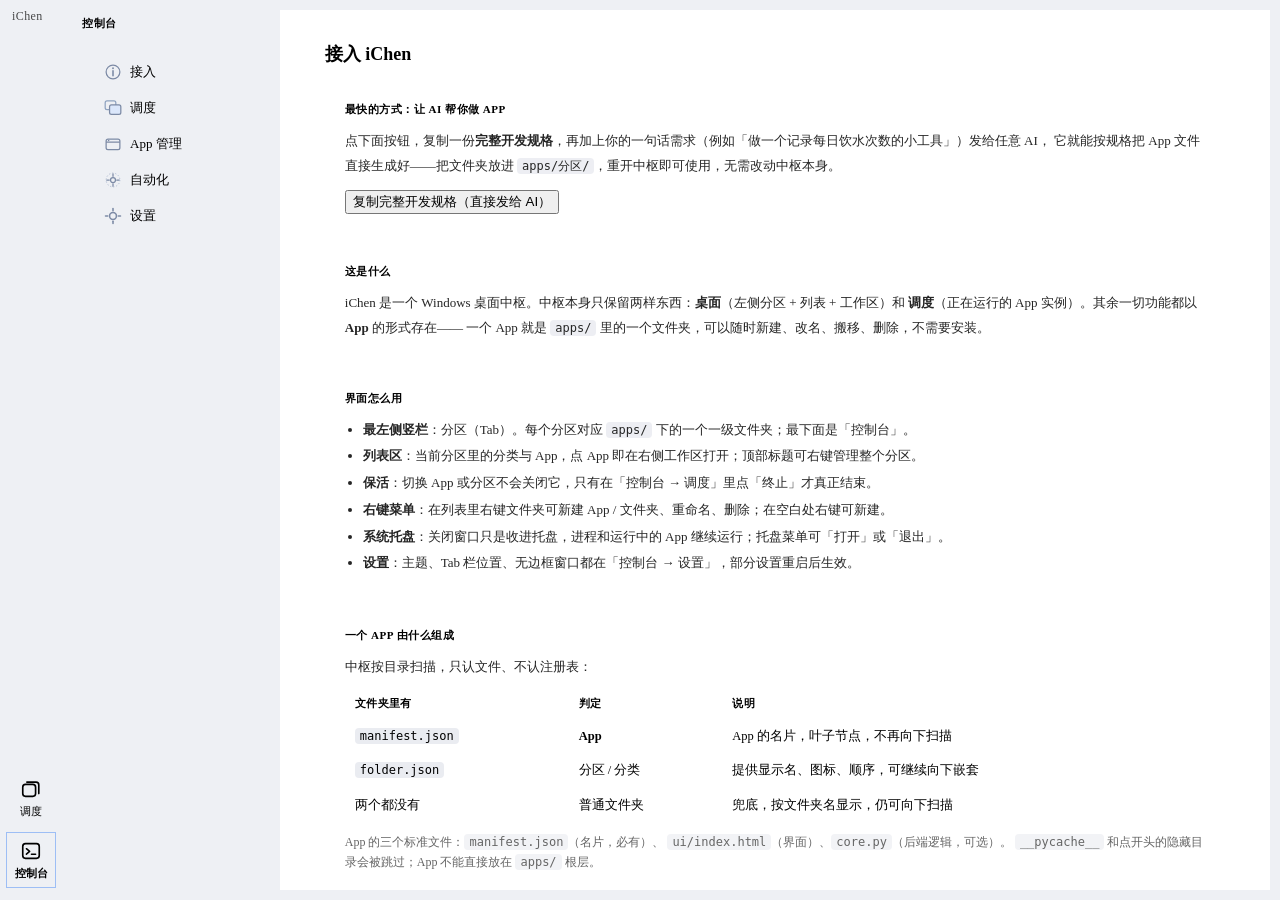
==== commit 872fab66: "v3.4.0: 主题壁纸 · 空白前台透明 · 图标预设 · 同层排序 - 壁纸提升到主题层：body 铺 --wp-color/--wp-image，壳层透明透出；.stage 自铺同一张 fixe" ====
--- a/system/desktop/index.html
+++ b/system/desktop/index.html
@@ -12,7 +12,7 @@
 </head>
 <body>
 
-    <!-- 自绘标题栏（仅 python -m system.main --frameless 时显示；否则用 pywebview 原生） -->
+    <!-- 自绘标题栏（默认启用；设置页可切回 pywebview 原生标题栏，重启生效） -->
     <div class="titlebar" id="titlebar" hidden>
         <!-- pywebview-drag-region：pywebview 原生拖动区（仅此条可拖动，easy_drag=False） -->
         <div class="titlebar-drag pywebview-drag-region" id="titlebar-drag">
@@ -22,13 +22,16 @@
             <button class="titlebar-btn" id="tb-min" title="最小化">
                 <svg viewBox="0 0 24 24" width="16" height="16"><line x1="6" y1="12" x2="18" y2="12" stroke="currentColor" stroke-width="2" stroke-linecap="round"/></svg>
             </button>
-            <button class="titlebar-btn" id="tb-max" title="最大化">
-                <!-- 最大化态图标（默认显示） -->
-                <svg class="tb-icon-max" viewBox="0 0 24 24" width="16" height="16"><rect x="6" y="6" width="12" height="12" rx="2" fill="none" stroke="currentColor" stroke-width="2"/></svg>
-                <!-- 还原态图标（最大化后显示） -->
-                <svg class="tb-icon-restore" viewBox="0 0 24 24" width="16" height="16" hidden>
-                    <rect x="8" y="8" width="11" height="11" rx="2" fill="none" stroke="currentColor" stroke-width="2"/>
-                    <path d="M5 15V6a1 1 0 0 1 1-1h9" fill="none" stroke="currentColor" stroke-width="2" stroke-linecap="round"/>
+            <button class="titlebar-btn" id="tb-max" title="全屏">
+                <!-- 进入全屏图标（四角向外，默认显示） -->
+                <svg class="tb-icon-max" viewBox="0 0 24 24" width="16" height="16" fill="none" stroke="currentColor" stroke-width="2" stroke-linecap="round">
+                    <path d="M4 9V5a1 1 0 0 1 1-1h4"/><path d="M20 9V5a1 1 0 0 0-1-1h-4"/>
+                    <path d="M4 15v4a1 1 0 0 0 1 1h4"/><path d="M20 15v4a1 1 0 0 1-1 1h-4"/>
+                </svg>
+                <!-- 退出全屏图标（四角向内，全屏后显示） -->
+                <svg class="tb-icon-restore" viewBox="0 0 24 24" width="16" height="16" hidden fill="none" stroke="currentColor" stroke-width="2" stroke-linecap="round">
+                    <path d="M9 4v4a1 1 0 0 1-1 1H4"/><path d="M15 4v4a1 1 0 0 0 1 1h4"/>
+                    <path d="M9 20v-4a1 1 0 0 0-1-1H4"/><path d="M15 20v-4a1 1 0 0 1 1-1h4"/>
                 </svg>
             </button>
             <button class="titlebar-btn titlebar-close" id="tb-close" title="关闭">
@@ -173,9 +176,12 @@
                                     <input type="color" id="accent-dark" value="#2b2e34">
                                 </label>
                             </div>
-                            <div class="settings-label" style="margin-top:14px;">空白舞台背景</div>
+                            <div class="settings-label" style="margin-top:14px;">主题壁纸</div>
+                            <div class="settings-hint" style="margin:-8px 0 4px;">
+                                壁纸铺在主题层（Tab 栏 / 列表 / 前台空白处都会透出）
+                            </div>
                             <div class="theme-options" id="wallpaper-options">
-                                <button class="theme-option" data-wallpaper="none">空白</button>
+                                <button class="theme-option" data-wallpaper="none">无</button>
                                 <button class="theme-option" data-wallpaper="color">纯色</button>
                                 <button class="theme-option" data-wallpaper="image">自定义图片</button>
                             </div>
@@ -194,7 +200,7 @@
                             <div class="settings-row" style="margin-top:14px;border:0;">
                                 <span class="settings-label">
                                     无边框窗口
-                                    <span class="settings-hint">自绘标题栏（拖动 / 最小化 / 最大化），重启后生效</span>
+                                    <span class="settings-hint">自绘标题栏（默认开启；关闭则用系统原生标题栏），重启后生效</span>
                                 </span>
                                 <button class="toggle-btn" id="frameless-switch" role="switch"
                                         aria-checked="false" aria-label="无边框窗口">
@@ -279,6 +285,7 @@
 
     <script src="js/bridge.js"></script>
     <script src="js/ui.js"></script>
+    <script src="js/iconpicker.js"></script>
     <script src="js/notify.js"></script>
     <script src="js/titlebar.js"></script>
     <script src="js/welcome-doc.js"></script>
--- a/system/desktop/css/shell.css
+++ b/system/desktop/css/shell.css
@@ -12,11 +12,20 @@
     overflow: hidden;
     font-family: var(--font-family);
     color: var(--color-text);
-    background: var(--color-bg);
+    /* 主题壁纸（由 settings.js 写入 --wp-color / --wp-image）：
+       未设置时退回 --layer-base（主题色），保持原有同质底观感。
+       fixed + cover 让所有铺底元素（body / .stage）严格对齐。 */
+    background-color: var(--wp-color, var(--layer-base));
+    background-image: var(--wp-image, none);
+    background-size: cover;
+    background-position: center;
+    background-repeat: no-repeat;
+    background-attachment: fixed;
 }
 
 /* 底层统一色：除 App 卡片外的所有区域（Tab 栏 / 列表 / 舞台底缝 / 自绘标题栏）
-   都是同一种底色，形成「App 卡片浮在一片同质底上」的遮蔽关系。 */
+   都是同一种底色，形成「App 卡片浮在一片同质底上」的遮蔽关系。
+   底色由 body 铺（可为主题壁纸），这些元素保持透明以透出壁纸。 */
 :root {
     --layer-base: #eef0f4;          /* 浅色：比 #edf2fa 更淡、少一点蓝 */
     --card-solid: #ffffff;          /* App 卡片/面板：实心不透明，避免列表透过来 */
@@ -31,7 +40,7 @@
 .shell {
     position: fixed; inset: 0; z-index: 10;
     display: flex; flex-direction: column;
-    background: var(--layer-base);
+    background: transparent;   /* 透出 body 的主题壁纸 */
 }
 .shell.hidden { display: none; }
 
@@ -45,7 +54,7 @@
     z-index: 3; /* 高于舞台：折叠时舞台向左覆盖列表，但不盖住 Tab 栏 */
     display: flex; flex-direction: column; align-items: stretch; gap: 6px;
     padding: 12px 6px;
-    background: var(--layer-base);
+    background: transparent;   /* 透出 body 的主题壁纸 */
 }
 .tabbar .tab {
     display: flex; flex-direction: column; align-items: center; justify-content: center; gap: 5px;
@@ -114,7 +123,7 @@
     flex: 0 0 var(--lpw, clamp(170px, 17vw, 230px));
     position: relative;        /* 不设 z-index：让内部拖宽手柄的 z-index 能上浮到舞台之上 */
     display: flex; flex-direction: column; min-height: 0;
-    background: var(--layer-base);
+    background: transparent;   /* 透出 body 的主题壁纸 */
 }
 /* 折叠：列表原地不动，舞台向左平移把它盖住（层级遮蔽，列表文字留在底层） */
 .shell-row.collapsed .listpane {
@@ -208,9 +217,13 @@
     flex: 1; position: relative; z-index: 2; min-width: 0;
     display: flex;
     padding: 10px 10px 10px 0;
-    background: transparent;
-    /* 空白时可选背景：纯色 / 自定义图片，覆盖在底层之上、卡片之下 */
+    /* 自己铺同一张主题壁纸（fixed + cover，与 body 严格对齐）：
+       - 空白时卡片透明，露出的就是壁纸；
+       - 折叠时舞台向左覆盖列表，缝隙里也还是同一张壁纸，不露列表底色。 */
+    background-color: var(--wp-color, var(--layer-base));
+    background-image: var(--wp-image, none);
     background-size: cover; background-position: center; background-repeat: no-repeat;
+    background-attachment: fixed;
     transition: margin-left 0.32s cubic-bezier(0.22, 1, 0.36, 1);
 }
 
@@ -261,7 +274,8 @@
 }
 .stage-placeholder {
     position: absolute; top: 10px; right: 10px; bottom: 10px; left: 0;
-    background: var(--card-solid);   /* 默认卡片实色；设置里选了背景时被 JS 覆盖 */
+    /* 透明：只留边框与高光，让主题壁纸从空白前台透出来 */
+    background: transparent;
     border: 1px solid var(--glass-border);
     border-radius: var(--radius-lg);
     box-shadow: inset 0 0 0 1px var(--glass-highlight), var(--shadow-sm);
@@ -618,7 +632,7 @@
     align-items: center;
     height: 32px;
     flex: 0 0 32px;
-    background: var(--layer-base);   /* 与底层同色，作为窗口拖动区，不另起一层 */
+    background: transparent;   /* 透出 body 的主题壁纸（与下方主壳同一片底） */
     user-select: none;
 }
 
@@ -860,3 +874,40 @@
 /* App 管理条目：操作按钮多，允许换行 */
 .app-manage-item { flex-wrap: wrap; gap: 6px; }
 .app-manage-item .ami-desc { flex: 1 1 120px; min-width: 0; overflow: hidden; text-overflow: ellipsis; white-space: nowrap; }
+
+/* ============================================================
+   图标预设弹窗（新建 / 修改图标）
+   ============================================================ */
+.icon-grid {
+    display: grid;
+    grid-template-columns: repeat(auto-fill, minmax(76px, 1fr));
+    gap: 10px;
+    max-height: 320px; overflow-y: auto;
+    margin-top: 12px; padding: 4px;
+}
+.icon-cell {
+    position: relative;
+    display: flex; flex-direction: column; align-items: center; justify-content: center; gap: 6px;
+    padding: 10px 4px 8px;
+    border: 1px solid var(--color-border);
+    border-radius: var(--radius-md);
+    background: var(--bg-input);
+    cursor: pointer;
+    transition: border-color var(--transition-fast), background var(--transition-fast);
+}
+.icon-cell:hover { border-color: var(--accent); background: var(--color-bg-hover); }
+.icon-cell img { width: 40px; height: 40px; display: block; }
+.icon-cell-name {
+    font-size: 11px; color: var(--color-text-muted);
+    max-width: 100%; overflow: hidden; text-overflow: ellipsis; white-space: nowrap;
+}
+.icon-cell .icon-del {
+    position: absolute; top: -7px; right: -7px;
+    width: 20px; height: 20px; padding: 0;
+    border: 0; border-radius: 50%;
+    background: var(--danger); color: #fff;
+    font-size: 12px; line-height: 1; cursor: pointer;
+    display: none;
+}
+.icon-cell:hover .icon-del { display: block; }
+.icon-picker-tools { display: flex; gap: 8px; flex-wrap: wrap; margin-top: 12px; }
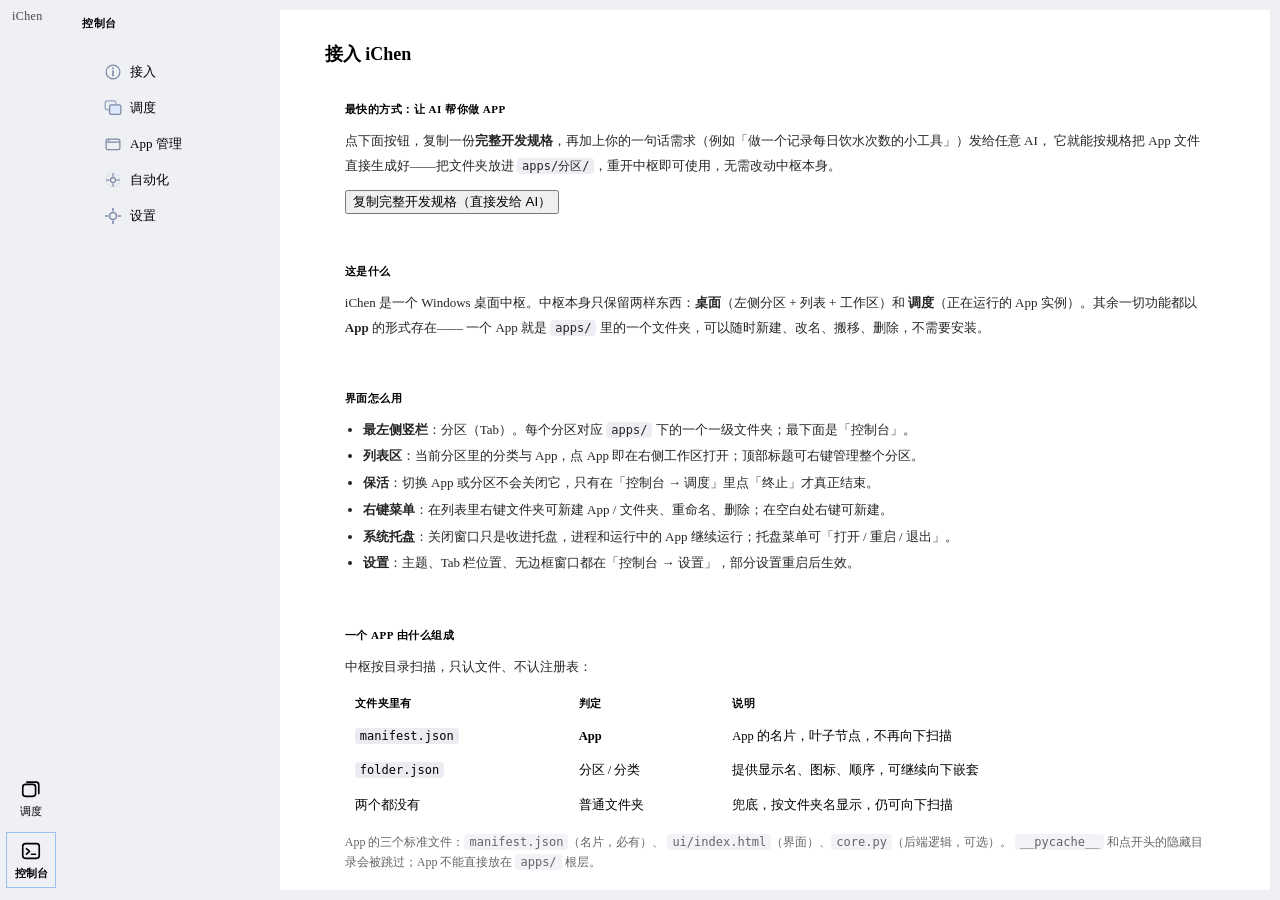
==== commit 5efa9f57: "v3.5.0: 退出旁加重启 + HTML App 自动样式注入 + 内置源码编辑 - 设置页「应用」区加「重启应用」，托盘菜单同步「打开 / 重启 / 退出」 - 挂载时把共享样式直接拼进 srcd" ====
--- a/system/desktop/index.html
+++ b/system/desktop/index.html
@@ -225,7 +225,10 @@
 
                         <div class="settings-section">
                             <div class="settings-section-title">应用</div>
-                            <button class="btn btn-danger settings-action" id="settings-quit">退出应用</button>
+                            <div style="display:flex;gap:8px;">
+                                <button class="btn settings-action" id="settings-restart">重启应用</button>
+                                <button class="btn btn-danger settings-action" id="settings-quit">退出应用</button>
+                            </div>
                         </div>
                     </div>
                 </div>
--- a/system/desktop/css/shell.css
+++ b/system/desktop/css/shell.css
@@ -438,6 +438,7 @@
     to   { opacity: 1; transform: none; }
 }
 .dlg-title { font-size: 15px; font-weight: 600; margin: 0 0 8px; }
+.dlg.dlg-wide { max-width: 880px; }
 .dlg-msg {
     font-size: 13px; color: var(--color-text-secondary);
     line-height: 1.6; white-space: pre-wrap; word-break: break-word;
@@ -911,3 +912,37 @@
 }
 .icon-cell:hover .icon-del { display: block; }
 .icon-picker-tools { display: flex; gap: 8px; flex-wrap: wrap; margin-top: 12px; }
+
+/* ============================================================
+   拖拽排序（v3.4.1）：拖动行时目标位置上/下缘的插入横线 + 拖拽源半透明
+   - .drop-anchor：插入线的定位锚（行本身；树里文件夹则是最外层折叠盒）
+   - 线按目标行盒宽铺满，随层级自然缩进（行的 padding / .trow-children 缩进）
+   ============================================================ */
+.drop-anchor { position: relative; }
+.drop-line {
+    position: absolute; left: 6px; right: 6px; height: 2px;
+    background: var(--accent);
+    border-radius: 1px;
+    box-shadow: 0 0 4px var(--accent);
+    pointer-events: none;
+    z-index: 40;
+}
+.drop-line-top { top: -1px; }
+.drop-line-bottom { bottom: -1px; }
+/* 横向容器（底部 Tab 栏）的插入线：竖线，贴目标左/右缘 */
+.drop-line-x { top: 4px; bottom: 4px; left: auto; right: auto; width: 2px; height: auto; }
+.drop-line-x.drop-line-left { left: -1px; }
+.drop-line-x.drop-line-right { right: -1px; }
+/* 分区 Tab 作为「移动到该分区」的拖拽落点：整钮描边高亮 */
+.tab.drop-target {
+    border-color: var(--accent);
+    box-shadow: inset 0 0 0 1px var(--accent), 0 0 6px var(--accent);
+    color: var(--accent);
+}
+/* 拖到文件夹行中部：整行高亮，表示松手即「移入该文件夹」 */
+.drop-inside {
+    box-shadow: inset 0 0 0 2px var(--accent);
+    background: rgba(127, 127, 127, .12);
+    border-radius: 6px;
+}
+.drag-sort-source { opacity: .45; }
